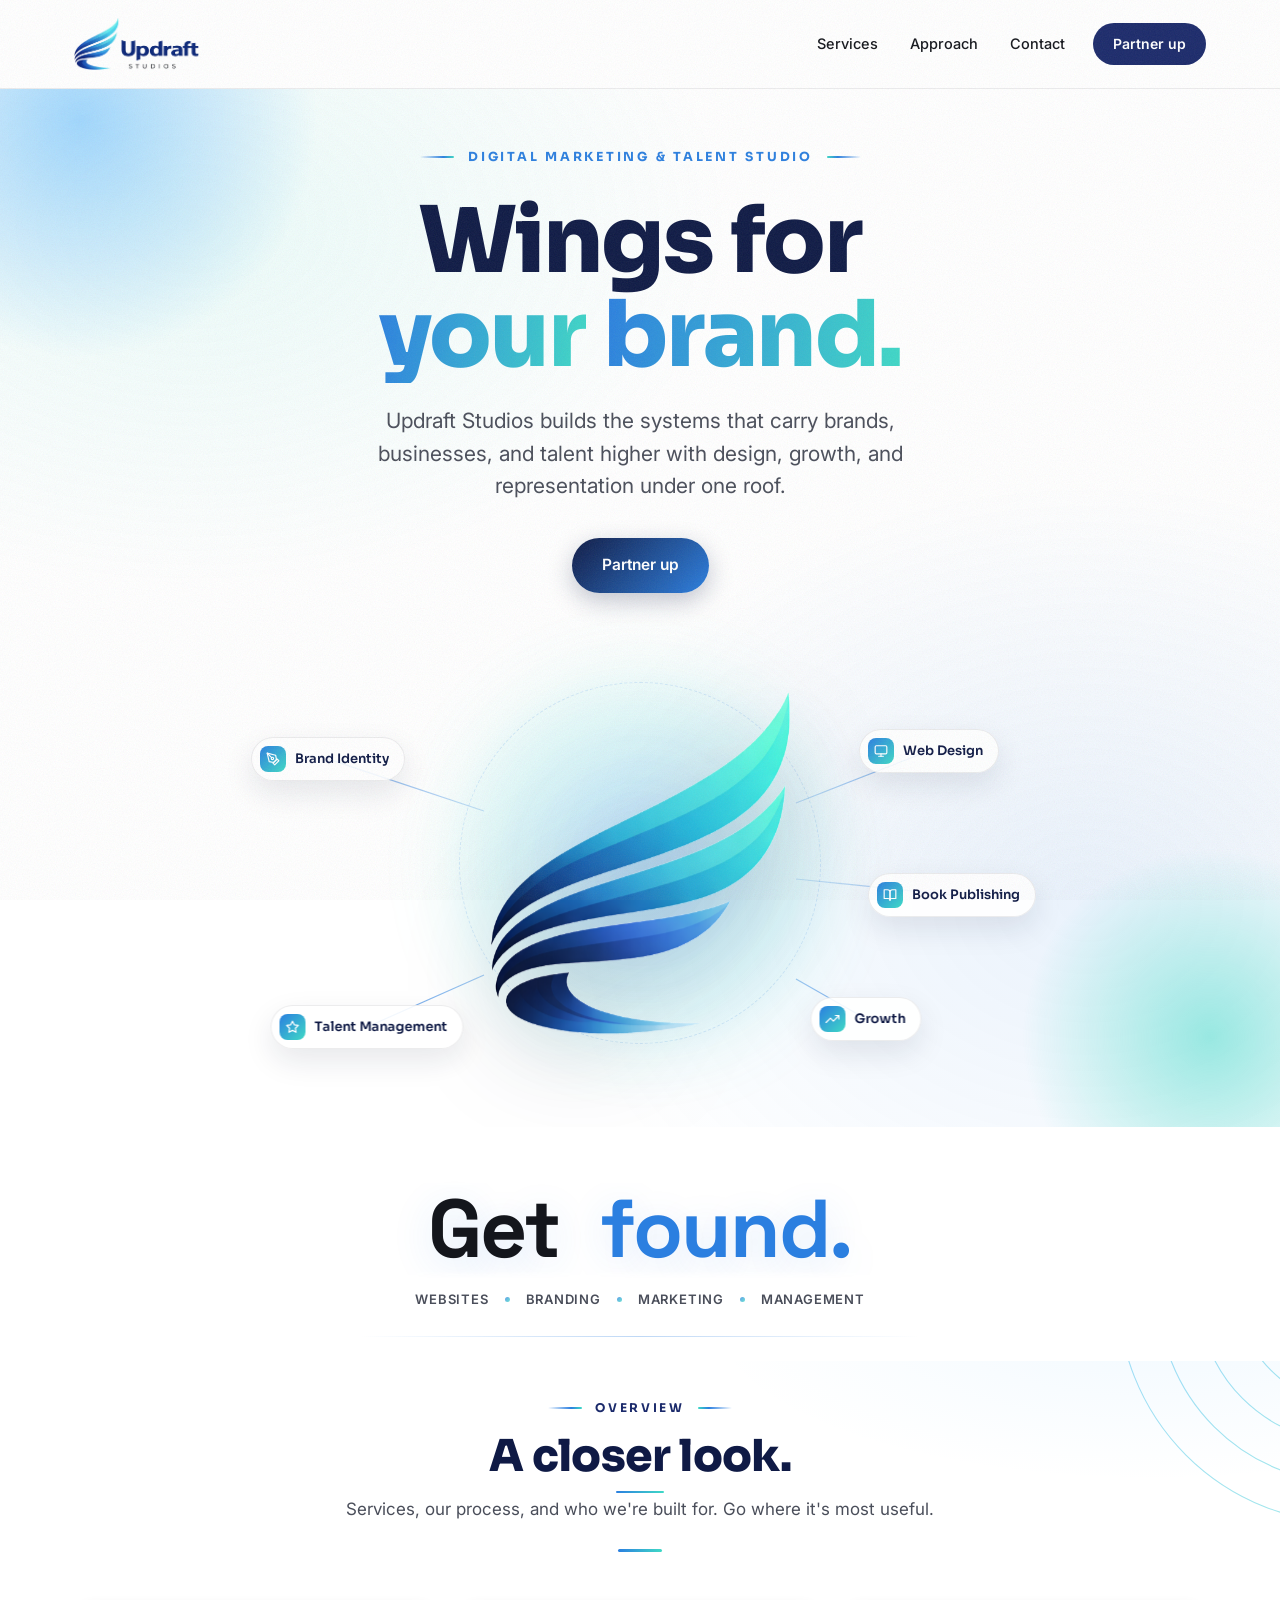
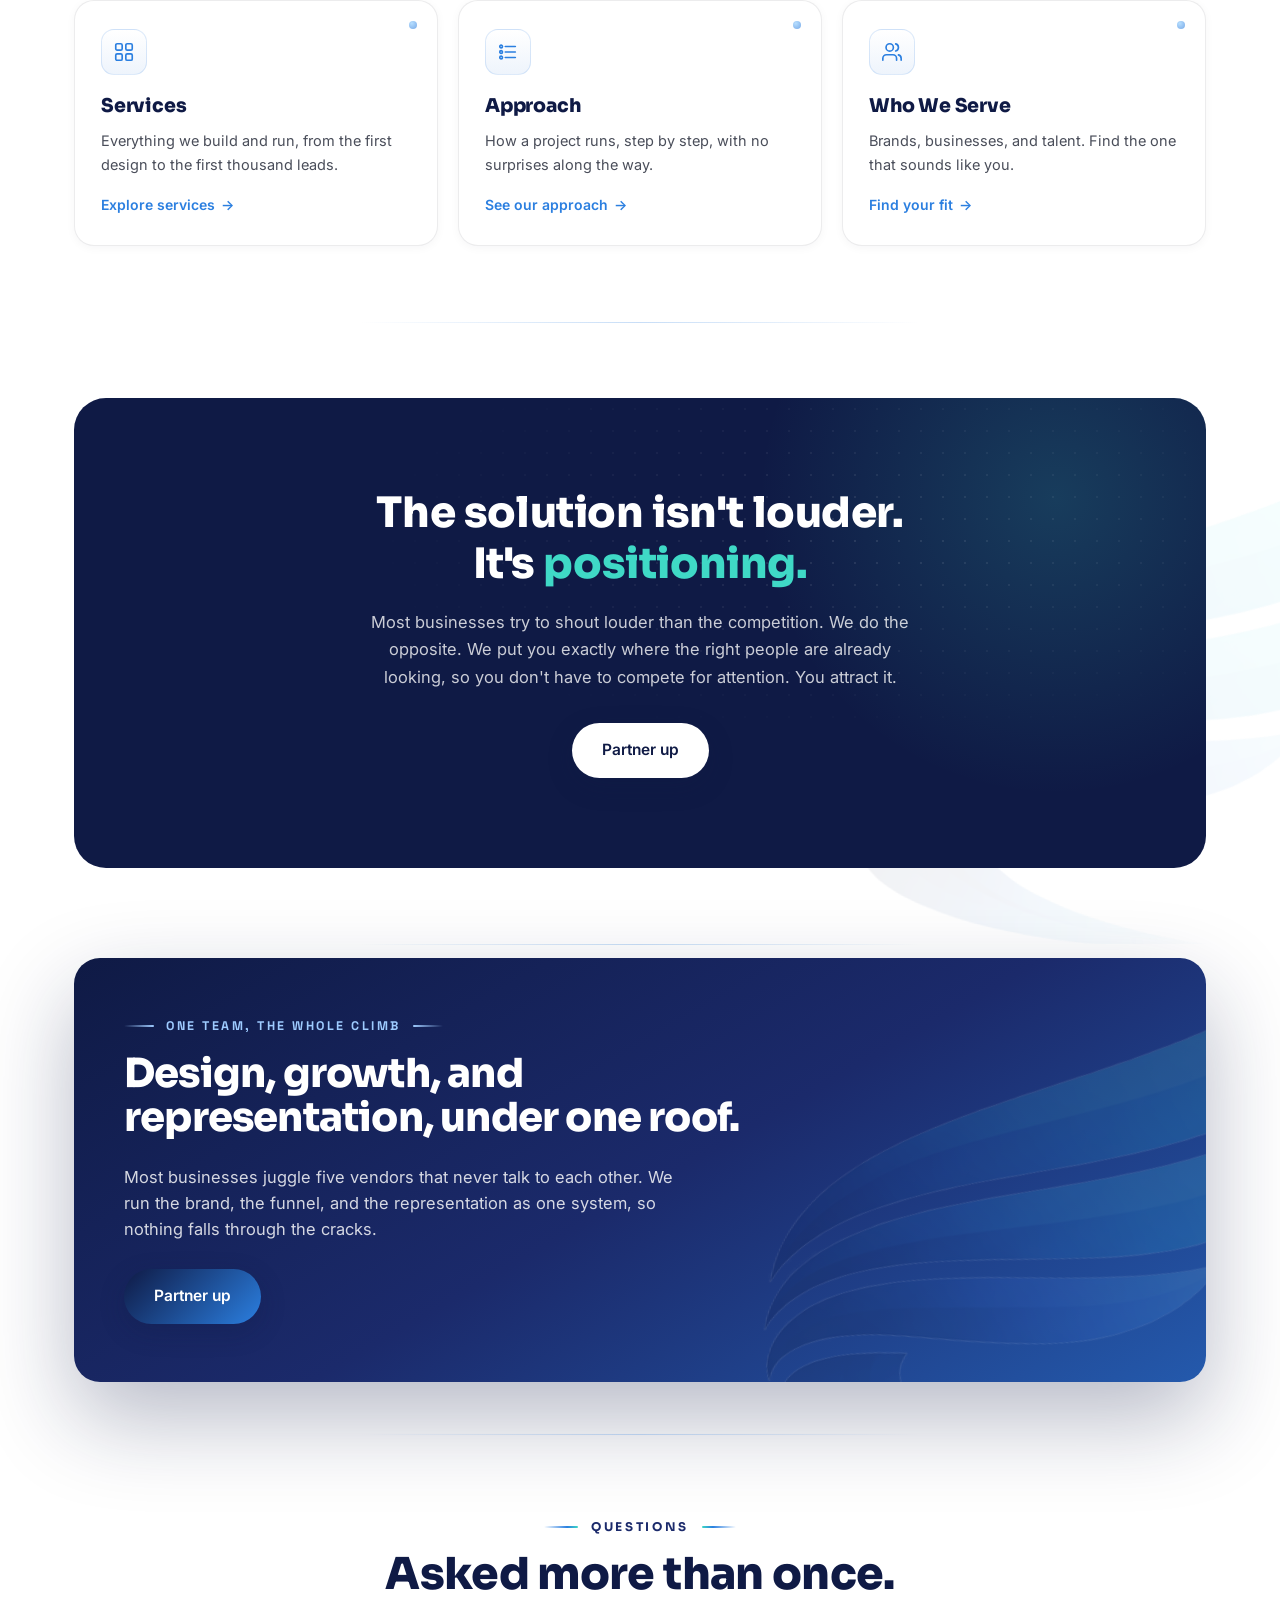
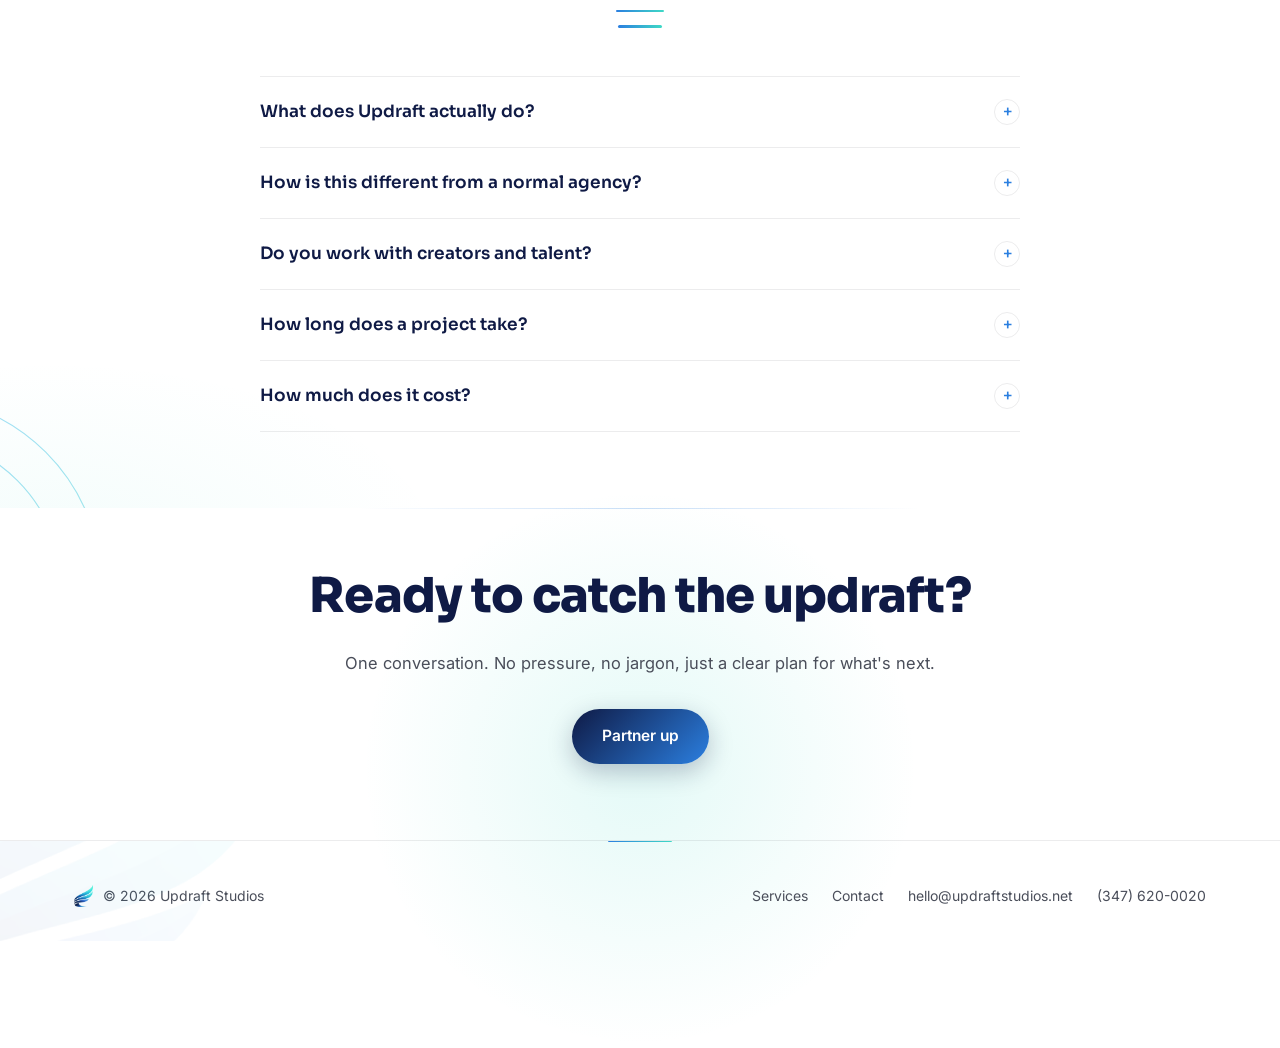
==== index.html @ 41d4405d "rotator: roll each line as one unit (remove counter-slide) so 'Get' can't misalign/collide with long" ====
<!DOCTYPE html>
<html lang="en" data-v="v202610130016">
<head>
<meta charset="UTF-8">
<meta name="viewport" content="width=device-width, initial-scale=1, viewport-fit=cover">
<title>Updraft Studios | Wings for Your Brand</title>
<meta name="description" content="Updraft Studios builds the systems that carry brands, businesses, and talent higher with design, growth, and representation under one roof.">
<script>
  // Land at the hero on every load/reload — no scroll-restore or stale-hash jumps
  try { history.scrollRestoration = 'manual'; } catch (e) {}
  if (location.hash) { history.replaceState(null, '', location.pathname + location.search); }
</script>
<link rel="preconnect" href="https://fonts.googleapis.com">
<link rel="preconnect" href="https://fonts.gstatic.com" crossorigin>
<link href="https://fonts.googleapis.com/css2?family=Inter:wght@400;500;600&family=Space+Grotesk:wght@500;700&family=Sora:wght@500;600;700;800&display=swap" rel="stylesheet">
<script src="assets/soul.js?v=5" defer></script>
<style>
  :root {
    --navy-deep: #0F1A45;
    --navy: #1B2A6B;
    --blue: #2B7FE0;
    --sky: #4FB3FF;
    --teal: #3FD9C6;
    --ink: #14161C;
    --ink-soft: #4A4E5A;
    --paper: #FFFFFF;
    --paper-soft: #F7F8FA;
    --line: rgba(20,22,30,0.08);
    --ease: cubic-bezier(0.22, 1, 0.36, 1);
    --nav-logo-h: 52px;
  }

  * { box-sizing: border-box; }

  html { scroll-behavior: smooth; }

  body {
    margin: 0;
    font-family: 'Inter', -apple-system, BlinkMacSystemFont, "SF Pro Text", "Helvetica Neue", Arial, sans-serif;
    font-size: 16px;
    line-height: 1.6;
    color: var(--ink);
    background: var(--paper);
    -webkit-font-smoothing: antialiased;
    overflow-x: hidden;
  }

  h1, h2, h3, h4, .brand-text, .kicker, .eyebrow {
    font-family: 'Sora', 'Inter', -apple-system, BlinkMacSystemFont, sans-serif;
  }
  h1, h2, h3, h4 { text-wrap: balance; }
  p { text-wrap: pretty; }

  a { color: inherit; text-decoration: none; }
  img { max-width: 100%; display: block; }

  .wrap {
    max-width: 1180px;
    margin: 0 auto;
    padding: 0 24px;
  }

  /* ===================== NAV ===================== */
  .nav {
    position: fixed;
    top: 0; left: 0; right: 0;
    z-index: 100;
    background: #ffffff;
    backdrop-filter: blur(16px) saturate(160%);
    -webkit-backdrop-filter: blur(16px) saturate(160%);
    border-bottom: 1px solid var(--line);
  }
  .nav-inner {
    max-width: 1180px;
    margin: 0 auto;
    padding: 18px 24px;
    display: flex;
    align-items: center;
    gap: 28px;
  }
  .brand {
    display: flex;
    align-items: center;
    gap: 10px;
    font-weight: 700;
    font-size: 17px;
    letter-spacing: -0.01em;
  }
  .brand #logoImg { height: var(--nav-logo-h, 48px); width: auto; }
  .brand-custom { display: block; height: var(--nav-logo-h, 48px); width: auto; }
  #brandText { display: none !important; }
  .is-hidden { display: none !important; }
  .brand .studios {
    font-size: 10px;
    font-weight: 600;
    letter-spacing: 0.14em;
    color: var(--ink-soft);
    display: block;
    margin-top: 1px;
  }
  .brand-text { display: flex; flex-direction: column; line-height: 1.05; }
  .brand-text .name { color: var(--navy); }

  .nav-links {
    display: flex;
    gap: 32px;
    font-size: 14.5px;
    font-weight: 500;
    color: var(--ink);
    margin-left: auto;
  }
  .nav-links a { position: relative; padding: 4px 0; transition: color 0.2s; }
  .nav-links a:hover { color: var(--blue); }

  .nav-cta {
    background: var(--navy);
    color: #fff;
    padding: 10px 20px;
    border-radius: 999px;
    font-size: 14px;
    font-weight: 600;
    transition: background 0.2s ease, transform 0.15s ease;
  }
  .nav-cta:hover { background: var(--blue); transform: translateY(-1px); }

  .nav-toggle {
    display: none;
    flex-direction: column;
    gap: 4px;
    background: none;
    border: none;
    cursor: pointer;
    padding: 6px;
    margin-left: auto;
  }
  .nav-toggle span {
    width: 22px; height: 2px;
    background: var(--navy);
    border-radius: 2px;
    transition: transform 0.25s ease, opacity 0.25s ease;
  }

  .mobile-menu {
    position: fixed;
    inset: 0;
    background: rgba(255,255,255,0.98);
    backdrop-filter: blur(20px);
    z-index: 99;
    display: flex;
    flex-direction: column;
    align-items: center;
    justify-content: center;
    gap: 28px;
    font-size: 22px;
    font-weight: 600;
    color: var(--navy);
    opacity: 0;
    pointer-events: none;
    transition: opacity 0.3s ease;
  }
  .mobile-menu.open { opacity: 1; pointer-events: auto; }

  /* ===================== HERO ===================== */
  .hero {
    position: relative;
    display: flex;
    flex-direction: column;
    align-items: center;
    padding: 140px 24px 0;
    overflow: hidden;
    background:
      radial-gradient(ellipse 900px 600px at 15% 20%, rgba(63,217,198,0.10) 0%, rgba(63,217,198,0) 60%),
      radial-gradient(ellipse 900px 700px at 85% 80%, rgba(43,127,224,0.10) 0%, rgba(43,127,224,0) 60%),
      var(--paper);
  }

  /* lightweight animated gradient orbs behind hero content \u2014 CSS only,
     transform/opacity animations are GPU-cheap and won't cause jank */
  .hero-orb {
    position: absolute;
    border-radius: 50%;
    filter: blur(50px);
    opacity: 0.5;
    will-change: transform;
  }
  .hero-orb-1 {
    width: 480px; height: 480px;
    background: radial-gradient(circle, var(--sky) 0%, rgba(79,179,255,0) 70%);
    top: -120px; left: -160px;
    animation: floatSlow 16s ease-in-out infinite;
  }
  .hero-orb-2 {
    width: 380px; height: 380px;
    background: radial-gradient(circle, var(--teal) 0%, rgba(63,217,198,0) 70%);
    bottom: -100px; right: -120px;
    animation: floatSlow 20s ease-in-out infinite reverse;
  }
  @keyframes floatSlow {
    0%, 100% { transform: translate(0,0) scale(1); }
    50% { transform: translate(30px,-24px) scale(1.06); }
  }
  .hero-orb { will-change: transform; }
  @media (prefers-reduced-motion: reduce) {
    .hero-orb { animation: none; }
  }

  .hero-content {
    position: relative;
    z-index: 2;
    max-width: 1180px;
    margin: 0 auto;
    padding: 0 24px;
    width: 100%;
    text-align: center;
  }

  .eyebrow {
    display: inline-flex;
    align-items: center;
    gap: 8px;
    font-size: 13px;
    font-weight: 600;
    letter-spacing: 0.08em;
    text-transform: uppercase;
    color: var(--blue);
    background: rgba(43,127,224,0.08);
    padding: 7px 16px;
    border-radius: 999px;
    margin-bottom: 28px;
    opacity: 0;
    animation: riseIn 0.7s cubic-bezier(0.16, 1, 0.3, 1) 0.1s forwards;
  }

  .hero h1 {
    font-size: clamp(40px, 8vw, 92px);
    line-height: 1.02;
    font-weight: 800;
    letter-spacing: -0.02em;
    margin: 0 0 22px;
    color: var(--navy-deep);
  }
  .hero h1 .hl-word {
    display: inline-block;
    opacity: 0;
    animation: wordIn 0.72s cubic-bezier(0.16, 1, 0.3, 1) forwards;
    animation-delay: var(--d, 0s);
    will-change: transform, opacity;
  }
  .hero h1 .hl-word.accent {
    background: linear-gradient(100deg, var(--blue), var(--teal));
    -webkit-background-clip: text;
    background-clip: text;
    color: transparent;
  }
  @keyframes wordIn {
    0% { opacity: 0; transform: translateY(40px) scale(0.92); }
    60% { opacity: 1; transform: translateY(-5px) scale(1.005); }
    100% { opacity: 1; transform: translateY(0) scale(1); }
  }
  @media (prefers-reduced-motion: reduce) {
    .hero h1 .hl-word {
      animation: none;
      opacity: 1;
      transform: none;
    }
  }

  .hero p.lede {
    font-size: clamp(17px, 2.4vw, 21px);
    line-height: 1.55;
    color: var(--ink-soft);
    max-width: 620px;
    margin: 0 auto 36px;
    opacity: 0;
    animation: riseIn 0.8s cubic-bezier(0.16, 1, 0.3, 1) 0.36s forwards;
  }

  .hero-ctas {
    display: flex;
    gap: 14px;
    justify-content: center;
    flex-wrap: wrap;
    opacity: 0;
    animation: riseIn 0.8s cubic-bezier(0.16, 1, 0.3, 1) 0.5s forwards;
  }

  .btn {
    display: inline-flex;
    align-items: center;
    justify-content: center;
    padding: 15px 30px;
    border-radius: 999px;
    font-size: 15.5px;
    font-weight: 600;
    transition: transform 0.28s cubic-bezier(0.34, 1.45, 0.64, 1), box-shadow 0.28s ease, background 0.28s ease, border-color 0.28s ease;
  }
  .btn-primary {
    background: linear-gradient(135deg, var(--navy-deep), var(--blue));
    color: #fff;
    box-shadow: 0 8px 24px rgba(15,26,69,0.25);
  }
  .btn-primary:hover { transform: scale(1.06); box-shadow: 0 14px 34px rgba(15,26,69,0.36); }
  .btn-ghost {
    background: transparent;
    color: var(--navy);
    border: 1.5px solid var(--line);
  }
  .btn-ghost:hover { border-color: var(--navy); background: rgba(43,127,224,0.06); transform: scale(1.06); }
  @media (prefers-reduced-motion: reduce) {
    .btn { transition: none; }
    .btn:hover { transform: none; }
  }

  @keyframes riseIn {
    from { opacity: 0; transform: translateY(26px) scale(0.98); }
    to { opacity: 1; transform: translateY(0) scale(1); }
  }

  .scroll-cue {
    position: absolute;
    bottom: 28px;
    left: 50%;
    transform: translateX(-50%);
    width: 22px;
    height: 36px;
    border: 1.5px solid rgba(20,22,30,0.25);
    border-radius: 12px;
    z-index: 2;
  }
  .scroll-cue::after {
    content: "";
    position: absolute;
    top: 6px; left: 50%;
    width: 3px; height: 8px;
    margin-left: -1.5px;
    background: var(--navy);
    border-radius: 2px;
    animation: scrollDot 1.8s ease-in-out infinite;
  }
  @keyframes scrollDot {
    0% { opacity: 1; transform: translateY(0); }
    70% { opacity: 0; transform: translateY(10px); }
    100% { opacity: 0; transform: translateY(0); }
  }

  /* ===================== SECTIONS (reveal-on-scroll) ===================== */
  section { padding: 76px 0; position: relative; }
  section + section::before {
    content: ""; position: absolute; top: 0; left: 50%; transform: translateX(-50%);
    width: min(560px, 62%); height: 1px; pointer-events: none;
    background: linear-gradient(90deg, rgba(43,127,224,0), rgba(43,127,224,.26), rgba(43,127,224,0));
  }
  @media (max-width: 640px) {
    section { padding: 54px 0; }
    section + section::before { width: 72%; }
  }

  .reveal {
    opacity: 0;
    transform: translateY(28px);
    transition: opacity 0.7s var(--ease), transform 0.7s var(--ease);
  }
  .reveal.is-visible {
    opacity: 1;
    transform: translateY(0);
  }

  .section-head {
    text-align: center;
    max-width: 680px;
    margin: 0 auto 48px;
  }
  .kicker {
    font-size: 13px;
    font-weight: 700;
    letter-spacing: 0.1em;
    text-transform: uppercase;
    color: var(--blue);
    margin-bottom: 14px;
  }
  .section-head h2 {
    font-size: clamp(28px, 4.5vw, 44px);
    font-weight: 800;
    letter-spacing: -0.015em;
    color: var(--navy-deep);
    margin: 0 0 16px;
    line-height: 1.1;
  }
  .section-head p {
    font-size: 17px;
    color: var(--ink-soft);
    line-height: 1.6;
    margin: 0;
  }

  /* ===================== SERVICES ===================== */
  .services-grid {
    display: grid;
    grid-template-columns: repeat(3, 1fr);
    gap: 24px;
  }
  @media (max-width: 900px) {
    .services-grid { grid-template-columns: 1fr; }
  }

  .service-card {
    background: var(--paper-soft);
    border: 1px solid var(--line);
    border-radius: 24px;
    padding: 36px 30px;
    box-shadow: 0 2px 10px rgba(20,30,60,0.04);
    transition: transform 0.3s var(--ease), box-shadow 0.3s var(--ease), border-color 0.3s ease;
  }
  .service-card:hover {
    transform: translateY(-10px);
    box-shadow: 0 30px 60px rgba(20,30,60,0.14);
    border-color: rgba(43,127,224,0.38);
  }
  /* Fix: these icons are multi-color (navy + white cutout details + blue/
     teal accents), not flat silhouettes. brightness(0) invert(1) inverts
     ALL colors uniformly, which wipes out the internal contrast and turns
     the whole icon into a flat white blob. Fix: drop the filter entirely
     and use a light tinted container so the icon's own navy/blue/teal
     palette shows through clearly instead. */
  .service-icon {
    width: 64px; height: 64px;
    border-radius: 16px;
    background: linear-gradient(135deg, rgba(43,127,224,0.10), rgba(63,217,198,0.10));
    border: 1px solid rgba(43,127,224,0.14);
    display: flex;
    align-items: center;
    justify-content: center;
    margin-bottom: 22px;
  }
  .service-icon img { width: 38px; height: 38px; }
  .service-card h3 {
    font-size: 20px;
    font-weight: 700;
    color: var(--navy-deep);
    margin: 0 0 10px;
    letter-spacing: -0.01em;
  }
  .service-card p {
    font-size: 15px;
    line-height: 1.6;
    color: var(--ink-soft);
    margin: 0;
  }
  .service-card p strong { color: var(--navy-deep); font-weight: 700; }
  .service-card h3 { transition: color .28s var(--ease), transform .28s var(--ease); }
  .service-card:hover h3 { color: var(--blue); transform: translateX(3px); }
  .service-card:hover .service-icon { transform: scale(1.14) rotate(-4deg); box-shadow: 0 12px 26px rgba(43,127,224,0.22); }

  /* ===================== WHO WE WORK WITH ===================== */
  .audience-grid {
    display: grid;
    grid-template-columns: repeat(3, 1fr);
    gap: 20px;
  }
  @media (max-width: 900px) {
    .audience-grid { grid-template-columns: 1fr; }
  }
  .audience-card {
    text-align: center;
    padding: 40px 24px;
  }
  .audience-num {
    font-size: 13px;
    font-weight: 700;
    color: var(--teal);
    letter-spacing: 0.08em;
    margin-bottom: 10px;
  }
  .audience-card h3 {
    font-size: 22px;
    font-weight: 700;
    color: var(--navy-deep);
    margin: 0 0 10px;
  }
  .audience-card p {
    font-size: 15px;
    color: var(--ink-soft);
    line-height: 1.6;
    margin: 0;
  }

  /* ===================== SECTION "MORE INFO" BUTTON ===================== */
  .section-more {
    text-align: center;
    margin-top: 40px;
  }
  .btn .arrow {
    display: inline-block;
    margin-left: 8px;
    transition: transform 0.2s var(--ease);
  }
  .btn:hover .arrow { transform: translateX(3px); }

  /* ===================== POSITIONING / QUOTE ===================== */
  .positioning {
    background: var(--navy-deep);
    color: #fff;
    border-radius: 32px;
    margin: 0 24px;
    padding: 90px 40px;
    text-align: center;
    position: relative;
    overflow: hidden;
  }
  @media (min-width: 900px) { .positioning { margin: 0 auto; max-width: 1132px; } }

  .positioning::before {
    content: "";
    position: absolute;
    width: 600px; height: 600px;
    background: radial-gradient(circle, rgba(63,217,198,0.18) 0%, rgba(63,217,198,0) 70%);
    top: -200px; right: -150px;
    border-radius: 50%;
  }
  .positioning h2 {
    position: relative;
    z-index: 1;
    font-size: clamp(26px, 4.5vw, 42px);
    font-weight: 800;
    letter-spacing: -0.01em;
    line-height: 1.2;
    margin: 0 0 20px;
  }
  .positioning h2 .hl { color: var(--teal); }
  .positioning p {
    position: relative;
    z-index: 1;
    max-width: 560px;
    margin: 0 auto 32px;
    font-size: 16.5px;
    line-height: 1.65;
    color: rgba(255,255,255,0.78);
  }
  .positioning .btn-primary {
    position: relative;
    z-index: 1;
    background: #fff;
    color: var(--navy-deep);
  }
  .positioning .btn-primary:hover { background: var(--teal); color: var(--navy-deep); }

  /* ===================== PROCESS ===================== */
  .process-list { max-width: 820px; margin: 0 auto; }
  .process-step {
    position: relative;
    padding: 38px 0 38px 108px;
    border-top: 1px solid var(--line);
  }
  .process-step:last-child { border-bottom: 1px solid var(--line); }
  .process-num {
    position: absolute;
    left: 0; top: 30px;
    font-family: 'Sora', sans-serif;
    font-size: 54px;
    font-weight: 800;
    line-height: 1;
    letter-spacing: -0.03em;
    color: transparent;
    -webkit-text-stroke: 1.5px rgba(43,127,224,0.38);
  }
  .process-step h3 {
    font-family: 'Sora', sans-serif;
    font-size: 21px;
    font-weight: 700;
    color: var(--navy-deep);
    margin: 0 0 8px;
    letter-spacing: -0.01em;
  }
  .process-step p {
    font-size: 15.5px;
    line-height: 1.65;
    color: var(--ink-soft);
    margin: 0;
    max-width: 600px;
  }
  @media (max-width: 640px) {
    .process-step { padding: 30px 0 30px 64px; }
    .process-num { font-size: 40px; top: 26px; }
  }

  /* ===================== INCLUDED ===================== */
  .included-grid {
    display: grid;
    grid-template-columns: 1fr 1fr;
    gap: 48px;
    max-width: 860px;
    margin: 0 auto;
  }
  .included-col h3 {
    font-family: 'Sora', sans-serif;
    font-size: 13px;
    font-weight: 700;
    letter-spacing: 0.12em;
    text-transform: uppercase;
    color: var(--blue);
    margin: 0 0 4px;
  }
  .included-col ul { list-style: none; margin: 0; padding: 0; }
  .included-col li {
    display: flex;
    align-items: center;
    gap: 12px;
    padding: 14px 0;
    border-bottom: 1px solid var(--line);
    font-size: 15px;
    color: var(--ink);
  }
  .included-col li::before {
    content: "\2713";
    font-weight: 700;
    color: var(--teal);
    flex: 0 0 auto;
  }
  @media (max-width: 640px) {
    .included-grid { grid-template-columns: 1fr; gap: 8px; }
  }

  /* ===================== FAQ ===================== */
  .faq { max-width: 760px; margin: 0 auto; border-top: 1px solid var(--line); }
  .faq-item { border-bottom: 1px solid var(--line); }
  .faq-q {
    width: 100%;
    display: flex;
    align-items: center;
    justify-content: space-between;
    gap: 20px;
    background: none;
    border: none;
    cursor: pointer;
    padding: 22px 0;
    font-family: 'Sora', sans-serif;
    font-size: 17px;
    font-weight: 600;
    color: var(--navy-deep);
    text-align: left;
    transition: color 0.2s ease;
  }
  .faq-q:hover { color: var(--blue); }
  .faq-icon {
    flex: 0 0 auto;
    width: 26px; height: 26px;
    display: inline-flex;
    align-items: center;
    justify-content: center;
    border: 1.5px solid var(--line);
    border-radius: 50%;
    font-size: 16px;
    font-weight: 500;
    color: var(--blue);
    transition: transform 0.25s var(--ease), background 0.25s ease, color 0.25s ease, border-color 0.25s ease;
  }
  .faq-item.open .faq-icon { transform: rotate(45deg); background: linear-gradient(135deg, var(--blue), var(--teal)); color: #fff; border-color: transparent; }
  .faq-a { display: none; padding: 0 44px 24px 0; }
  .faq-a p { font-size: 15px; line-height: 1.65; color: var(--ink-soft); margin: 0; max-width: 640px; }
  .faq-item.open .faq-a { display: block; }

  /* ===================== ACCENTS & DETAILS ===================== */
  /* kicker accent dot */
  .kicker {
    display: inline-flex;
    align-items: center;
    gap: 10px;
  }
  .kicker::before {
    content: "";
    width: 7px;
    height: 7px;
    border-radius: 50%;
    background: linear-gradient(135deg, var(--blue), var(--teal));
    box-shadow: 0 0 0 4px rgba(43, 127, 224, .10);
  }
  .kicker::after { content: none; }

  /* short gradient rule under each section header */
  .section-head::after {
    content: "";
    display: block;
    width: 44px;
    height: 3px;
    border-radius: 3px;
    margin: 26px auto 0;
    background: linear-gradient(90deg, var(--blue), var(--teal));
  }

  /* nav link gradient underline */
  .nav-links a::after {
    content: "";
    position: absolute;
    left: 0; bottom: -3px;
    width: 100%; height: 2px;
    border-radius: 2px;
    background: linear-gradient(90deg, var(--blue), var(--teal));
    transform: scaleX(0);
    transform-origin: left;
    transition: transform 0.28s var(--ease);
  }
  .nav-links a:hover::after { transform: scaleX(1); }

  /* corner tick on cards */
  .service-card::after,
  .audience-card::after {
    content: "+";
    position: absolute;
    top: 12px; right: 16px;
    font-size: 17px;
    font-weight: 500;
    color: var(--blue);
    opacity: 0;
    pointer-events: none;
    transition: opacity 0.25s ease;
  }
  .service-card:hover::after,
  .audience-card:hover::after { opacity: 0.55; }

  /* faint dashed orbit behind the wing */
  .wing-hub::before {
    content: "";
    position: absolute;
    left: 50%; top: 50%;
    width: 360px; height: 360px;
    transform: translate(-50%, -50%);
    border: 1px dashed rgba(43,127,224,0.16);
    border-radius: 50%;
    pointer-events: none;
  }
  @media (max-width: 760px) {
    .wing-hub::before { display: none; }
  }

  /* dotted texture in the navy positioning block */
  .positioning::after {
    content: "";
    position: absolute;
    inset: 0;
    background-image: radial-gradient(rgba(255,255,255,0.10) 1px, transparent 1px);
    background-size: 22px 22px;
    -webkit-mask-image: radial-gradient(ellipse 60% 60% at 70% 30%, #000 0%, transparent 75%);
    mask-image: radial-gradient(ellipse 60% 60% at 70% 30%, #000 0%, transparent 75%);
    pointer-events: none;
  }


  /* footer top notch */
  footer { position: relative; }
  footer::before {
    content: "";
    position: absolute;
    top: -1px; left: 50%;
    transform: translateX(-50%);
    width: 64px; height: 2px;
    border-radius: 2px;
    background: linear-gradient(90deg, var(--blue), var(--teal));
  }

  /* ===================== FOOTER CTA ===================== */
  .final-cta {
    position: relative;
    isolation: isolate;
    text-align: center;
    padding-top: 30px;
    padding-bottom: 6px;
  }
  .final-cta::before {
    content: "";
    position: absolute;
    left: 50%; top: -40px;
    transform: translateX(-50%);
    width: 560px; height: 560px;
    background: radial-gradient(circle, rgba(63,217,198,0.14) 0%, rgba(63,217,198,0) 70%);
    border-radius: 50%;
    pointer-events: none;
    z-index: -1;
  }
  .final-cta h2 {
    font-size: clamp(28px, 5vw, 48px);
    font-weight: 800;
    color: var(--navy-deep);
    letter-spacing: -0.02em;
    margin: 0 0 16px;
  }
  .final-cta p {
    color: var(--ink-soft);
    font-size: 16.5px;
    margin: 0 0 32px;
  }

  footer {
    border-top: 1px solid var(--line);
    padding: 44px 0 34px;
    margin-top: 30px;
  }
  .footer-inner {
    display: flex;
    justify-content: space-between;
    align-items: center;
    flex-wrap: wrap;
    gap: 20px;
  }
  .footer-brand { display: flex; align-items: center; gap: 10px; color: var(--ink-soft); font-size: 14px; }
  .footer-brand img { height: 22px; }
  .footer-links { display: flex; flex-wrap: wrap; gap: 10px 24px; font-size: 14px; color: var(--ink-soft); }
  .footer-links a:hover { color: var(--navy); }


  /* ===================== VIBES ===================== */
  .grain {
    position: fixed;
    inset: 0;
    z-index: 9990;
    pointer-events: none;
    opacity: 0.045;
    mix-blend-mode: multiply;
    background-image: url("data:image/svg+xml,%3Csvg xmlns='http://www.w3.org/2000/svg' width='160' height='160'%3E%3Cfilter id='n'%3E%3CfeTurbulence type='fractalNoise' baseFrequency='0.85' numOctaves='2' stitchTiles='stitch'/%3E%3C/filter%3E%3Crect width='100%25' height='100%25' filter='url(%23n)'/%3E%3C/svg%3E");
  }

  .eyebrow .pulse {
    width: 7px; height: 7px;
    border-radius: 50%;
    background: var(--teal);
    animation: pulse 2.4s ease-out infinite;
  }
  @keyframes pulse {
    0% { box-shadow: 0 0 0 0 rgba(63,217,198,0.55); }
    70% { box-shadow: 0 0 0 9px rgba(63,217,198,0); }
    100% { box-shadow: 0 0 0 0 rgba(63,217,198,0); }
  }


  /* ---------- capability rotator ---------- */
  #services { padding-top: 0; }

  /* ---------- divider: rotator -> services ---------- */
  .bridge { display: flex; align-items: center; justify-content: center; padding: 24px 24px; }
  .bridge .b-line {
    width: min(560px, 62%); height: 1px;
    background: linear-gradient(90deg, rgba(43,127,224,0) 0%, rgba(43,127,224,.30) 50%, rgba(43,127,224,0) 100%);
  }
  .rotator {
    display: flex;
    align-items: center;
    justify-content: center;
    padding: 52px 24px 0;
    background: transparent;
    overflow: hidden;
    text-align: center;
  }
  .rotator .r-roll {
    position: relative;
    display: block;
    height: 1.22em;
    overflow: hidden;
    text-align: center;
    font-family: 'Space Grotesk', 'Sora', sans-serif;
    font-size: clamp(34px, 7vw, 82px);
    font-weight: 700;
    letter-spacing: -0.025em;
    line-height: 1.22;
    -webkit-mask-image: linear-gradient(180deg, transparent 0, #000 8%, #000 92%, transparent 100%);
    mask-image: linear-gradient(180deg, transparent 0, #000 8%, #000 92%, transparent 100%);
    padding: 0 3px;
  }
  .rotator .r-track {
    display: block;
    animation: roll 10s cubic-bezier(.6, 0, .3, 1) infinite;
    will-change: transform;
  }
  .rotator .r-track > span {
    display: block;
    text-align: center;
    height: 1.22em;
    line-height: 1.22em;
    color: var(--blue);
    white-space: nowrap;
  }
  .rotator .r-track > span i { font-style: normal; color: var(--ink); display: inline-block; margin-right: 0.5em; }
  .rotator .r-track > span { text-shadow: 0 8px 40px rgba(43, 127, 224, .16); }
  @keyframes roll {
    0%, 13%   { transform: translateY(0); }
    22%, 35%  { transform: translateY(-20%); }
    44%, 57%  { transform: translateY(-40%); }
    66%, 79%  { transform: translateY(-60%); }
    88%, 100% { transform: translateY(-80%); }
  }
  /* counter-translate the static "Get" so only the following word slides */
  @keyframes rollBack {
    0%, 13%   { transform: translateY(0); }
    22%, 35%  { transform: translateY(100%); }
    44%, 57%  { transform: translateY(200%); }
    66%, 79%  { transform: translateY(300%); }
    88%, 100% { transform: translateY(400%); }
  }
  @media (max-width: 640px) {
    .rotator { padding: 42px 18px 0; }
  }

  .audience-card {
    background: #fff;
    border: 1px solid var(--line);
    border-radius: 22px;
    padding: 40px 26px;
    box-shadow: 0 2px 10px rgba(20,30,60,0.04);
    transition: transform 0.3s var(--ease), box-shadow 0.3s var(--ease), border-color 0.3s ease;
  }
  .audience-card:hover { transform: translateY(-6px); box-shadow: 0 20px 40px rgba(20,30,60,0.08); border-color: rgba(43,127,224,0.25); }
  .audience-num {
    display: inline-flex;
    align-items: center;
    justify-content: center;
    width: 44px; height: 44px;
    border-radius: 12px;
    margin: 0 auto 16px;
    background: linear-gradient(135deg, rgba(43,127,224,0.12), rgba(63,217,198,0.12));
    border: 1px solid rgba(43,127,224,0.18);
    color: var(--blue);
    font-family: 'Sora', sans-serif;
    font-size: 15px;
    font-weight: 700;
    letter-spacing: 0.02em;
  }

  .service-card, .audience-card { position: relative; isolation: isolate; --mx: 50%; --my: 50%; }
  .service-card::before, .audience-card::before {
    content: "";
    position: absolute;
    inset: 0;
    z-index: -1;
    border-radius: inherit;
    background: radial-gradient(300px circle at var(--mx) var(--my), rgba(43,127,224,0.13), transparent 62%);
    opacity: 0;
    transition: opacity 0.35s ease;
    pointer-events: none;
  }
  .service-card:hover::before, .audience-card:hover::before { opacity: 1; }

  .service-icon { transition: transform 0.3s var(--ease); }
  .service-card:hover .service-icon { transform: scale(1.08); }

  @media (prefers-reduced-motion: reduce) {
    .eyebrow .pulse, .r-track, .r-track > span i, .hero-showcase { animation: none; }
    .hero-showcase { opacity: 1; }
  }

  /* ===================== HERO SHOWCASE ===================== */
  .hero-showcase {
    position: relative;
    width: 100%;
    max-width: 1120px;
    margin: 70px auto 0;
    padding: 0 24px 64px;
    opacity: 0;
    animation: riseIn 0.9s cubic-bezier(0.16, 1, 0.3, 1) 0.75s forwards;
  }

  .wing-hub {
    position: relative;
    width: 100%;
    max-width: 780px;
    margin: 0 auto;
    height: 400px;
  }
  .wing-stems {
    position: absolute;
    inset: 0;
    width: 100%;
    height: 100%;
    opacity: 0;
    transform: scale(0.9);
    transform-origin: 50% 50%;
    animation: stemGrow 1s var(--ease) 1.2s forwards;
  }
  @keyframes stemGrow {
    to { opacity: 1; transform: scale(1); }
  }

  .bm-wing-wrap {
    position: absolute;
    left: 50%;
    top: 50%;
    transform: translate(-50%, -50%);
    z-index: 2;
    width: clamp(210px, 26vw, 300px);
    animation: wingFloat 7s ease-in-out 1.9s infinite;
    will-change: transform;
  }
  .bm-glow {
    position: absolute;
    inset: -20%;
    z-index: 0;
    border-radius: 50%;
    background: radial-gradient(circle, rgba(79,179,255,0.5) 0%, rgba(63,217,198,0.28) 42%, transparent 72%);
    filter: blur(30px);
    opacity: 0.55;
    animation: glowPulse 6s ease-in-out 1.9s infinite;
    will-change: opacity;
  }
  @keyframes glowPulse {
    0%, 100% { opacity: 0.45; }
    50% { opacity: 0.9; }
  }
  .bm-wing {
    position: relative;
    z-index: 1;
    display: block;
    width: 100%;
    height: auto;
    opacity: 0;
    filter: drop-shadow(0 24px 46px rgba(15,26,69,0.18));
    animation: wingBloom 1.05s var(--ease) 0.15s forwards;
    will-change: opacity;
  }
  @keyframes wingBloom {
    0% { opacity: 0; }
    60% { opacity: 1; }
    100% { opacity: 1; }
  }
  @keyframes wingFloat {
    0%, 100% { transform: translate(-50%, -50%) rotate(0deg); }
    50% { transform: translate(-50%, calc(-50% - 11px)) rotate(-1.6deg); }
  }
  .wing-hub::after {
    content: ""; position: absolute; left: 50%; top: 50%; width: 470px; height: 470px; transform: translate(-50%,-50%);
    border-radius: 50%; pointer-events: none; z-index: 0;
    background: radial-gradient(circle, rgba(79,179,255,.13), rgba(79,179,255,0) 62%);
  }
  @media (max-width: 760px) { .wing-hub::after { display: none; } }
  .bm-sheen {
    position: absolute;
    inset: 0;
    z-index: 2;
    pointer-events: none;
    overflow: hidden;
    -webkit-mask-image: url('assets/wing-transparent.png');
    mask-image: url('assets/wing-transparent.png');
    -webkit-mask-size: 100% 100%;
    mask-size: 100% 100%;
    -webkit-mask-repeat: no-repeat;
    mask-repeat: no-repeat;
  }
  .bm-sheen::before {
    content: ""; position: absolute; top: -15%; bottom: -15%; left: 0; width: 55%;
    background: linear-gradient(90deg, rgba(255,255,255,0), rgba(255,255,255,0.85), rgba(255,255,255,0));
    transform: translateX(-170%) skewX(-14deg);
    animation: sheenSweep 4.6s ease-in-out 2.8s infinite;
    will-change: transform;
  }
  @keyframes sheenSweep {
    0%, 42% { transform: translateX(-170%) skewX(-14deg); }
    100% { transform: translateX(320%) skewX(-14deg); }
  }

  .hub-nodes {
    position: absolute;
    inset: 0;
    z-index: 3;
    pointer-events: none;
  }
  .hub-node {
    position: absolute;
    transform: translate(-50%, -50%);
    display: inline-flex;
    align-items: center;
    gap: 9px;
    padding: 8px 15px 8px 8px;
    border-radius: 999px;
    background: rgba(255,255,255,0.9);
    backdrop-filter: blur(12px) saturate(140%);
    -webkit-backdrop-filter: blur(12px) saturate(140%);
    border: 1px solid var(--line);
    box-shadow: 0 12px 30px rgba(20,30,60,0.10);
    font-family: 'Sora', sans-serif;
    font-size: 13px;
    font-weight: 600;
    color: var(--navy-deep);
    white-space: nowrap;
    opacity: 0;
    animation: hubPop 0.6s var(--ease) forwards;
  }
  .hub-node .ico {
    width: 26px;
    height: 26px;
    border-radius: 8px;
    display: inline-flex;
    align-items: center;
    justify-content: center;
    color: #fff;
    flex: 0 0 auto;
    background: linear-gradient(135deg, var(--blue), var(--teal));
  }
  .hub-node .ico svg {
    width: 14px;
    height: 14px;
    stroke: currentColor;
    fill: none;
    stroke-width: 2;
    stroke-linecap: round;
    stroke-linejoin: round;
  }
  .hub-node.n1 { left: 10%; top: 24%; animation-delay: 1.35s; }
  .hub-node.n2 { left: 87%; top: 22%; animation-delay: 1.5s; }
  .hub-node.n3 { left: 90%; top: 58%; animation-delay: 1.65s; }
  .hub-node.n4 { left: 79%; top: 89%; animation-delay: 1.8s; }
  .hub-node.n5 { left: 15%; top: 91%; animation-delay: 1.95s; }
  @keyframes hubPop {
    0% { opacity: 0; transform: translate(-50%, -50%) scale(0.8); }
    100% { opacity: 1; transform: translate(-50%, -50%) scale(1); }
  }

  @media (max-width: 760px) {
    .wing-hub {
      height: auto;
      display: flex;
      flex-direction: column;
      align-items: center;
      gap: 22px;
      padding: 8px 0 12px;
    }
    .wing-stems { display: none; }
    .bm-wing-wrap {
      position: static;
      transform: none;
      width: clamp(180px, 52vw, 240px);
    }
    .bm-glow { display: none; }
    .hub-nodes {
      position: static;
      display: flex;
      flex-wrap: wrap;
      justify-content: center;
      gap: 10px;
      pointer-events: auto;
    }
    .hub-node {
      position: static;
      transform: none;
      opacity: 1;
      animation: none;
    }
  }
  @media (prefers-reduced-motion: reduce) {
    .bm-wing-wrap, .bm-wing, .bm-sheen, .bm-sheen::before, .bm-glow, .hub-node, .wing-stems { animation: none; }
    .bm-wing { opacity: 1; }
    .bm-sheen, .bm-glow { display: none; }
    .hub-node, .wing-stems { opacity: 1; }
    .wing-stems { transform: none; }
  }

  /* ---------- explore cards ---------- */
  .explore-grid { display: grid; grid-template-columns: repeat(3, 1fr); gap: 20px; }
  .explore-card { display: block; background: #fff; border: 1px solid var(--line); border-radius: 20px; padding: 28px 26px; color: inherit; text-decoration: none;
    box-shadow: 0 2px 10px rgba(20,30,60,.04); transition: transform .3s var(--ease), box-shadow .3s var(--ease), border-color .3s ease; }
  .explore-card:hover { transform: translateY(-5px); box-shadow: 0 20px 44px rgba(20,30,60,.10); border-color: rgba(43,127,224,.25); }
  .explore-card .ec-icon { width: 46px; height: 46px; border-radius: 13px; display: grid; place-items: center; margin-bottom: 16px;
    background: linear-gradient(180deg,#ffffff,#eef4fc); border: 1px solid rgba(43,127,224,.16); }
  .explore-card .ec-icon svg { width: 22px; height: 22px; stroke: var(--blue); fill: none; stroke-width: 1.8; stroke-linecap: round; stroke-linejoin: round; }
  .explore-card h3 { font-size: 19px; font-weight: 800; color: var(--navy-deep); margin: 0 0 8px; letter-spacing: -.01em; }
  .explore-card p { font-size: 14.5px; line-height: 1.6; color: var(--ink-soft); margin: 0 0 16px; }
  .explore-card .ec-link { font-size: 14px; font-weight: 600; color: var(--blue); display: inline-flex; align-items: center; gap: 6px; }
  .explore-card .ec-link .arrow { transition: transform .25s var(--ease); }
  .explore-card:hover .ec-link .arrow { transform: translateX(3px); }
  @media (max-width: 860px) { .explore-grid { grid-template-columns: 1fr; } }
  .explore-card { position: relative; overflow: hidden; }
  .explore-card::before { content: ""; position: absolute; top: 0; left: 0; right: 0; height: 3px;
    background: linear-gradient(90deg, var(--blue), var(--teal)); opacity: 0; transform: scaleX(0); transform-origin: left;
    transition: transform .45s var(--ease), opacity .45s ease; }
  .explore-card:hover::before { opacity: 1; transform: scaleX(1); }
  .explore-card::after { content: ""; position: absolute; top: 20px; right: 20px; width: 8px; height: 8px; border-radius: 50%;
    background: radial-gradient(circle at 35% 30%, #7cc4ff, #2B7FE0 72%); opacity: .55; transition: opacity .35s ease, transform .35s var(--ease); }
  .explore-card:hover::after { opacity: 1; transform: scale(1.15); }

  /* ---------- homepage decorative accents ---------- */
  .deco { position: absolute; pointer-events: none; z-index: 0; }
  .deco-arcs { top: -70px; right: -70px; width: 340px; height: 340px; opacity: .5; }
  .deco-arcs-b { bottom: -80px; left: -90px; width: 320px; height: 320px; opacity: .5; }
  #explore, #faq { overflow: hidden; }
  #explore .wrap, #faq .wrap { position: relative; z-index: 1; }
  #explore { padding-top: 30px; background: radial-gradient(50% 42% at 90% -8%, rgba(79,179,255,.08), rgba(79,179,255,0) 70%); }
  #contact { padding-top: 20px; padding-bottom: 40px; }
  #faq { background: radial-gradient(44% 40% at 4% 106%, rgba(63,217,198,.06), rgba(63,217,198,0) 70%); }
  @media (max-width: 760px) { .deco-arcs { width: 220px; height: 220px; opacity: .4; } }
  /* ===================== SOUL PASS ===================== */
  /* fine paper grain over the whole page */
  body::after{content:"";position:fixed;inset:0;pointer-events:none;z-index:9998;opacity:.05;mix-blend-mode:multiply;
    background-image:url("data:image/svg+xml,%3Csvg xmlns='http://www.w3.org/2000/svg' width='160' height='160'%3E%3Cfilter id='n'%3E%3CfeTurbulence type='fractalNoise' baseFrequency='0.85' numOctaves='2' stitchTiles='stitch'/%3E%3C/filter%3E%3Crect width='100%25' height='100%25' filter='url(%23n)'/%3E%3C/svg%3E")}
  /* de-pill the hero eyebrow into a quiet editorial label */
  .eyebrow{background:none;padding:0;border-radius:0;font-size:12.5px;letter-spacing:.2em;color:var(--navy);gap:10px}
  /* capability strip (fills the gap under the rotator) */
  .caps{display:flex;flex-wrap:wrap;justify-content:center;gap:16px;padding:10px 24px 2px;color:var(--ink-soft);font-size:13px;font-weight:600;letter-spacing:.06em;text-transform:uppercase}
  .caps span{display:inline-flex;align-items:center;gap:16px}
  .caps span::after{content:"";width:5px;height:5px;border-radius:50%;background:linear-gradient(135deg,var(--blue),var(--teal));opacity:.75}
  .caps span:last-child::after{display:none}
  /* wing watermarks, echoing the emblem */
  .wing-mark{position:absolute;pointer-events:none;user-select:none;opacity:.06;z-index:0}
  #positioning{position:relative;overflow:hidden}
  #positioning .positioning{position:relative;z-index:1}
  #positioning .wing-mark{width:560px;right:-150px;top:50%;transform:translateY(-50%) rotate(9deg)}
  footer{position:relative;overflow:hidden}
  footer .wing-mark{width:440px;left:-150px;bottom:-160px;opacity:.05;transform:rotate(-6deg)}
  @media (max-width:760px){ #positioning .wing-mark{width:340px;right:-140px} footer .wing-mark{width:300px;left:-120px} }
</style>
<link rel="stylesheet" href="assets/soul.css?v=7">
<script data-cache-fresh>(function(){try{fetch("/version.txt?t="+Date.now(),{cache:"no-store"}).then(function(r){return r.text()}).then(function(v){v=(v||"").trim();var c=document.documentElement.getAttribute("data-v");if(c&&v&&v!==c){location.replace(location.pathname+"?v="+encodeURIComponent(v))}}).catch(function(){})}catch(e){}})();</script>
</head>
<body>
  <div class="grain" aria-hidden="true"></div>

  <nav class="nav">
    <div class="nav-inner">
      <a href="#top" class="brand editable block" id="brandLockup" data-blk="brand">
        <img src="assets/logo-lockup.png" alt="Updraft Studios" id="logoImg">
        <span class="brand-text" id="brandText">
          <span class="name">Updraft</span>
          <span class="studios">STUDIOS</span>
        </span>
        <img class="brand-custom is-hidden" id="brandCustomImg" alt="Updraft Studios">
      </a>
      <div class="nav-links block" id="navLinks" data-blk="navLinks">
        <a href="services.html">Services</a>
        <a href="approach.html">Approach</a>
        <a href="partner.html">Contact</a>
      </div>
      <a href="partner.html" class="nav-cta block" id="navCta" data-blk="navCta">Partner up</a>
      <button class="nav-toggle" id="navToggle" aria-label="Menu">
        <span></span><span></span><span></span>
      </button>
    </div>
  </nav>

  <div class="mobile-menu" id="mobileMenu">
    <a href="services.html">Services</a>
    <a href="approach.html">Approach</a>
    <a href="partner.html">Contact</a>
  </div>

  <header class="hero" id="top">
    <div class="hero-orb hero-orb-1"></div>
    <div class="hero-orb hero-orb-2"></div>
    <div class="hero-content">
      <span class="eyebrow block" data-blk="eyebrow"><span class="pulse"></span>Digital Marketing &amp; Talent Studio</span>
      <h1 class="block" data-blk="heroH1"><span class="hl-word" style="--d:.22s">Wings</span> <span class="hl-word" style="--d:.33s">for</span><br><span class="hl-word accent" style="--d:.44s">your</span> <span class="hl-word accent" style="--d:.55s">brand.</span></h1>
      <p class="lede block" data-blk="lede">Updraft Studios builds the systems that carry brands, businesses, and talent higher with design, growth, and representation under one roof.</p>
      <div class="hero-ctas block" data-blk="heroCtas">
        <a href="partner.html" class="btn btn-primary">Partner up</a>
      </div>
    </div>
    <div class="hero-showcase">
      <div class="wing-hub">
        <svg class="wing-stems" viewBox="0 0 100 100" preserveAspectRatio="none" aria-hidden="true">
          <defs>
            <radialGradient id="stemGrad" gradientUnits="userSpaceOnUse" cx="50" cy="50" r="45">
              <stop offset="0" stop-color="rgba(43,127,224,0)"></stop>
              <stop offset="0.55" stop-color="rgba(43,127,224,0.25)"></stop>
              <stop offset="1" stop-color="rgba(43,127,224,0.6)"></stop>
            </radialGradient>
          </defs>
          <line x1="30" y1="37" x2="10" y2="24" stroke="url(#stemGrad)" stroke-width="1.2" vector-effect="non-scaling-stroke"/>
          <line x1="70" y1="35" x2="87" y2="22" stroke="url(#stemGrad)" stroke-width="1.2" vector-effect="non-scaling-stroke"/>
          <line x1="70" y1="54" x2="90" y2="58" stroke="url(#stemGrad)" stroke-width="1.2" vector-effect="non-scaling-stroke"/>
          <line x1="70" y1="79" x2="79" y2="89" stroke="url(#stemGrad)" stroke-width="1.2" vector-effect="non-scaling-stroke"/>
          <line x1="30" y1="78" x2="15" y2="91" stroke="url(#stemGrad)" stroke-width="1.2" vector-effect="non-scaling-stroke"/>
        </svg>

        <div class="bm-wing-wrap">
          <span class="bm-glow" aria-hidden="true"></span>
          <img class="bm-wing" src="assets/wing-transparent.png" alt="" aria-hidden="true">
          <span class="bm-sheen" aria-hidden="true"></span>
        </div>

        <div class="hub-nodes">
          <div class="hub-node n1"><span class="ico"><svg viewBox="0 0 24 24"><path d="M12 19l7-7 3 3-7 7-3-3z"/><path d="M18 13l-1.5-7.5L2 2l3.5 14.5L13 18l5-5z"/><path d="M2 2l7.586 7.586"/><circle cx="11" cy="11" r="2"/></svg></span><span>Brand Identity</span></div>
          <div class="hub-node n2"><span class="ico"><svg viewBox="0 0 24 24"><rect x="2" y="3" width="20" height="14" rx="2" ry="2"/><line x1="8" y1="21" x2="16" y2="21"/><line x1="12" y1="17" x2="12" y2="21"/></svg></span><span>Web Design</span></div>
          <div class="hub-node n3"><span class="ico"><svg viewBox="0 0 24 24"><path d="M2 3h6a4 4 0 0 1 4 4v14a3 3 0 0 0-3-3H2z"/><path d="M22 3h-6a4 4 0 0 0-4 4v14a3 3 0 0 1 3-3h7z"/></svg></span><span>Book Publishing</span></div>
          <div class="hub-node n4"><span class="ico"><svg viewBox="0 0 24 24"><polyline points="23 6 13.5 15.5 8.5 10.5 1 18"/><polyline points="17 6 23 6 23 12"/></svg></span><span>Growth</span></div>
          <div class="hub-node n5"><span class="ico"><svg viewBox="0 0 24 24"><polygon points="12 2 15.09 8.26 22 9.27 17 14.14 18.18 21.02 12 17.77 5.82 21.02 7 14.14 2 9.27 8.91 8.26 12 2"/></svg></span><span>Talent Management</span></div>
        </div>
      </div>
    </div>
  </header>

  <div class="rotator" aria-hidden="true">
    <span class="r-roll"><span class="r-track"><span><i>Get</i>found.</span><span><i>Get</i>chosen.</span><span><i>Get</i>booked.</span><span><i>Get</i>monetized.</span><span><i>Get</i>found.</span></span></span>
  </div>

  <div class="caps" aria-hidden="true">
    <span>Websites</span><span>Branding</span><span>Marketing</span><span>Management</span>
  </div>

  <div class="bridge" aria-hidden="true">
    <span class="b-line"></span>
  </div>

  <section id="explore">
    <span class="deco deco-arcs" aria-hidden="true">
      <svg viewBox="0 0 340 340" fill="none">
        <defs><linearGradient id="dgE" x1="0" y1="0" x2="1" y2="1">
          <stop offset="0" stop-color="#4FB3FF"/><stop offset="1" stop-color="#3FD9C6"/>
        </linearGradient></defs>
        <circle cx="340" cy="0" r="112" stroke="url(#dgE)" stroke-width="1.1"/>
        <circle cx="340" cy="0" r="152" stroke="url(#dgE)" stroke-width="1.1"/>
        <circle cx="340" cy="0" r="192" stroke="url(#dgE)" stroke-width="1.1"/>
        <circle cx="340" cy="0" r="232" stroke="url(#dgE)" stroke-width="1.1"/>
      </svg>
    </span>
    <div class="wrap">
      <div class="section-head reveal">
        <div class="kicker">Overview</div>
        <h2>A closer look.</h2>
        <p>Services, our process, and who we're built for. Go where it's most useful.</p>
      </div>
      <div class="explore-grid">
        <a class="explore-card reveal" href="services.html">
          <span class="ec-icon" aria-hidden="true"><svg viewBox="0 0 24 24"><rect x="3" y="3" width="7" height="7" rx="1.5"/><rect x="14" y="3" width="7" height="7" rx="1.5"/><rect x="3" y="14" width="7" height="7" rx="1.5"/><rect x="14" y="14" width="7" height="7" rx="1.5"/></svg></span>
          <h3>Services</h3>
          <p>Everything we build and run, from the first design to the first thousand leads.</p>
          <span class="ec-link">Explore services <span class="arrow">→</span></span>
        </a>
        <a class="explore-card reveal" href="approach.html">
          <span class="ec-icon" aria-hidden="true"><svg viewBox="0 0 24 24"><line x1="9" y1="6" x2="20" y2="6"/><line x1="9" y1="12" x2="20" y2="12"/><line x1="9" y1="18" x2="20" y2="18"/><circle cx="4.5" cy="6" r="1.5"/><circle cx="4.5" cy="12" r="1.5"/><circle cx="4.5" cy="18" r="1.5"/></svg></span>
          <h3>Approach</h3>
          <p>How a project runs, step by step, with no surprises along the way.</p>
          <span class="ec-link">See our approach <span class="arrow">→</span></span>
        </a>
        <a class="explore-card reveal" href="services.html#audience">
          <span class="ec-icon" aria-hidden="true"><svg viewBox="0 0 24 24"><path d="M17 21v-2a4 4 0 0 0-4-4H6a4 4 0 0 0-4 4v2"/><circle cx="9.5" cy="7" r="4"/><path d="M22 21v-2a4 4 0 0 0-3-3.87"/><path d="M16 3.13a4 4 0 0 1 0 7.75"/></svg></span>
          <h3>Who We Serve</h3>
          <p>Brands, businesses, and talent. Find the one that sounds like you.</p>
          <span class="ec-link">Find your fit <span class="arrow">→</span></span>
        </a>
      </div>
    </div>
  </section>

  <section id="positioning">
    <img class="wing-mark" src="assets/wing-transparent.png" alt="" aria-hidden="true">
    <div class="positioning reveal">
      <h2>The solution isn't louder.<br>It's <span class="hl">positioning.</span></h2>
      <p>Most businesses try to shout louder than the competition. We do the opposite. We put you exactly where the right people are already looking, so you don't have to compete for attention. You attract it.</p>
      <a href="partner.html" class="btn btn-primary">Partner up</a>
    </div>
  </section>

  <section id="proof" class="wrap" style="padding:14px 24px 52px">
    <div class="feature-band">
      <img class="fb-wing" src="assets/wing-transparent.png" alt="" aria-hidden="true">
      <div class="fb-inner">
        <div class="fb-eyebrow">One team, the whole climb</div>
        <h3>Design, growth, and representation, under one roof.</h3>
        <p>Most businesses juggle five vendors that never talk to each other. We run the brand, the funnel, and the representation as one system, so nothing falls through the cracks.</p>
        <a href="partner.html" class="btn btn-primary">Partner up</a>
      </div>
    </div>
  </section>

  <section id="faq">
    <span class="deco deco-arcs-b" aria-hidden="true">
      <svg viewBox="0 0 320 320" fill="none">
        <defs><linearGradient id="dgF" x1="0" y1="0" x2="1" y2="1">
          <stop offset="0" stop-color="#4FB3FF"/><stop offset="1" stop-color="#3FD9C6"/>
        </linearGradient></defs>
        <circle cx="0" cy="320" r="112" stroke="url(#dgF)" stroke-width="1.1"/>
        <circle cx="0" cy="320" r="152" stroke="url(#dgF)" stroke-width="1.1"/>
        <circle cx="0" cy="320" r="192" stroke="url(#dgF)" stroke-width="1.1"/>
      </svg>
    </span>
    <div class="wrap">
      <div class="section-head reveal">
        <div class="kicker">Questions</div>
        <h2>Asked more than once.</h2>
      </div>
      <div class="faq reveal">
        <div class="faq-item">
          <button class="faq-q" type="button">What does Updraft actually do?<span class="faq-icon">+</span></button>
          <div class="faq-a"><p>One team, three things under one roof: design, growth, and representation. We build the brand and the website, then we run the parts of growth that shouldn't fall on you, so you get one partner instead of five vendors.</p></div>
        </div>
        <div class="faq-item">
          <button class="faq-q" type="button">How is this different from a normal agency?<span class="faq-icon">+</span></button>
          <div class="faq-a"><p>Most agencies sell hours and hope. We sell outcomes: a positioned brand, a working funnel, a pipeline. And because design, growth, and representation live under one roof, nothing gets lost between departments.</p></div>
        </div>
        <div class="faq-item">
          <button class="faq-q" type="button">Do you work with creators and talent?<span class="faq-icon">+</span></button>
          <div class="faq-a"><p>Yes. For creators we work on equity partnerships. We bring the brand, the publishing, and the growth engine, and we win when you win.</p></div>
        </div>
        <div class="faq-item">
          <button class="faq-q" type="button">How long does a project take?<span class="faq-icon">+</span></button>
          <div class="faq-a"><p>Depends on scope. A full brand and site engagement is usually weeks, not months. You'll get a real timeline up front, and we actually stick to it.</p></div>
        </div>
        <div class="faq-item">
          <button class="faq-q" type="button">How much does it cost?<span class="faq-icon">+</span></button>
          <div class="faq-a"><p>We quote per project, not by the hour. Tell us what you're trying to do and you'll get a clear number before anything starts. No surprise invoices.</p></div>
        </div>
      </div>
    </div>
  </section>

  <section id="contact">
    <div class="wrap final-cta reveal">
      <h2>Ready to catch the updraft?</h2>
      <p>One conversation. No pressure, no jargon, just a clear plan for what's next.</p>
      <a href="partner.html" class="btn btn-primary">Partner up</a>
    </div>
  </section>

  <footer>
    <img class="wing-mark" src="assets/wing-transparent.png" alt="" aria-hidden="true">
    <div class="wrap footer-inner">
      <div class="footer-brand">
        <img src="assets/wing-transparent.png" alt="">
        <span>© 2026 Updraft Studios</span>
      </div>
      <div class="footer-links">
        <a href="services.html">Services</a>
        <a href="partner.html">Contact</a>
        <a href="mailto:hello@updraftstudios.net">hello@updraftstudios.net</a>
        <a href="tel:+13476200020">(347) 620-0020</a>
      </div>
    </div>
  </footer>

<script>
  // Scroll-triggered reveal — IntersectionObserver only, no scroll-event
  // polling, so this stays smooth even on low-power mobile devices.
  const revealEls = document.querySelectorAll('.reveal');
  const io = new IntersectionObserver((entries) => {
    entries.forEach(entry => {
      if (entry.isIntersecting) {
        entry.target.classList.add('is-visible');
        io.unobserve(entry.target);
      }
    });
  }, { threshold: 0.15 });
  revealEls.forEach(el => io.observe(el));

  // Mobile menu toggle
  const navToggle = document.getElementById('navToggle');
  const mobileMenu = document.getElementById('mobileMenu');
  navToggle.addEventListener('click', () => {
    mobileMenu.classList.toggle('open');
  });
  mobileMenu.querySelectorAll('a').forEach(a => {
    a.addEventListener('click', () => mobileMenu.classList.remove('open'));
  });

  // Show mobile toggle / hide desktop nav links at narrow widths
  function applyResponsiveNav() {
    const isMobile = window.innerWidth <= 760;
    document.getElementById('navLinks').style.display = isMobile ? 'none' : 'flex';
    document.getElementById('navCta').style.display = isMobile ? 'none' : 'inline-flex';
    navToggle.style.display = isMobile ? 'flex' : 'none';
  }
  applyResponsiveNav();
  window.addEventListener('resize', applyResponsiveNav);

  // Spotlight glow follows the cursor on cards (GPU-cheap; respects reduced motion)
  if (!window.matchMedia('(prefers-reduced-motion: reduce)').matches) {
    document.querySelectorAll('.service-card, .audience-card').forEach(card => {
      card.addEventListener('pointermove', (e) => {
        const r = card.getBoundingClientRect();
        card.style.setProperty('--mx', ((e.clientX - r.left) / r.width * 100) + '%');
        card.style.setProperty('--my', ((e.clientY - r.top) / r.height * 100) + '%');
      });
    });
  }

  // FAQ accordion — one open at a time
  document.querySelectorAll('.faq-item').forEach(item => {
    const q = item.querySelector('.faq-q');
    q.addEventListener('click', () => {
      const wasOpen = item.classList.contains('open');
      document.querySelectorAll('.faq-item.open').forEach(o => o.classList.remove('open'));
      if (!wasOpen) item.classList.add('open');
    });
  });
</script>

<script>
  // Final safety net: ensure we're at the top on load (instant, no smooth-scroll animation)
  (function () {
    var root = document.documentElement;
    var prev = root.style.scrollBehavior;
    root.style.scrollBehavior = 'auto';
    window.scrollTo(0, 0);
    root.style.scrollBehavior = prev;
  })();
</script>
</body>
</html>
---- assets/soul.css ----
/* ============================================================
   Updraft Studios — shared "soul" layer
   Loaded after each page's own styles. Adds texture, quiet
   labels, recurring wing motif, and decorative detail so pages
   read as hand-built rather than templated.
   ============================================================ */

/* fine paper grain over the page (kills the flat template feel) */
body::after{
  content:"";position:fixed;inset:0;pointer-events:none;z-index:9998;opacity:.045;
  background-image:url("data:image/svg+xml,%3Csvg xmlns='http://www.w3.org/2000/svg' width='160' height='160'%3E%3Cfilter id='n'%3E%3CfeTurbulence type='fractalNoise' baseFrequency='0.85' numOctaves='2' stitchTiles='stitch'/%3E%3C/filter%3E%3Crect width='100%25' height='100%25' filter='url(%23n)'/%3E%3C/svg%3E");
}

/* hero labels: kill the box/border, use a hairline + quiet uppercase label */
.eyebrow{
  border:0 !important;background:none !important;padding:0 !important;border-radius:0 !important;
  display:inline-flex !important;align-items:center;gap:14px;
  letter-spacing:.22em;font-size:12.5px;font-weight:700;text-transform:uppercase;color:var(--blue);
}
/* hairlines flanking quiet labels — uniform width, rounded caps, symmetric where it reads as a heading */
.eyebrow::before,.kicker::before{content:"" !important;width:34px !important;height:2px !important;border-radius:999px !important;box-shadow:none !important;background:linear-gradient(90deg,rgba(43,127,224,0),#2B7FE0 68%,#3FD9C6) !important;flex:none}
.eyebrow::after,.kicker::after{content:"" !important;width:34px !important;height:2px !important;border-radius:999px !important;background:linear-gradient(270deg,rgba(43,127,224,0),#2B7FE0 68%,#3FD9C6) !important;flex:none}
/* the animated dot reads like a live-status indicator — remove it site-wide */
.pulse{display:none !important}

/* section kickers: a short gradient hairline + a quiet label (no dot, no pill) */
.kicker{
  display:inline-flex !important;align-items:center;gap:13px;
  background:none !important;border:0 !important;
  font-size:12px !important;font-weight:700;letter-spacing:.22em;text-transform:uppercase;color:var(--navy);
}
/* (kicker/eyebrow hairlines are defined together above — uniform, rounded, symmetric) */

/* a small recurring sparkle mark, used as a decorative accent */
.spark{display:inline-block;width:.42em;height:.42em;vertical-align:.62em;margin-left:.12em;
  background:linear-gradient(135deg,var(--sky),var(--teal));
  -webkit-mask:url("data:image/svg+xml,%3Csvg xmlns='http://www.w3.org/2000/svg' viewBox='0 0 24 24'%3E%3Cpath d='M12 2c.6 4.2 2.8 6.4 7 7-4.2.6-6.4 2.8-7 7-.6-4.2-2.8-6.4-7-7 4.2-.6 6.4-2.8 7-7Z'/%3E%3C/svg%3E") center/contain no-repeat;
  mask:url("data:image/svg+xml,%3Csvg xmlns='http://www.w3.org/2000/svg' viewBox='0 0 24 24'%3E%3Cpath d='M12 2c.6 4.2 2.8 6.4 7 7-4.2.6-6.4 2.8-7 7-.6-4.2-2.8-6.4-7-7 4.2-.6 6.4-2.8 7-7Z'/%3E%3C/svg%3E") center/contain no-repeat;
}

/* capability strip */
.caps{display:flex;flex-wrap:wrap;justify-content:center;gap:16px;padding:10px 24px 2px;
  color:var(--ink-soft);font-size:13px;font-weight:600;letter-spacing:.06em;text-transform:uppercase}
.caps span{display:inline-flex;align-items:center;gap:16px}
.caps span::after{content:"";width:5px;height:5px;border-radius:50%;
  background:linear-gradient(135deg,var(--blue),var(--teal));opacity:.75}
.caps span:last-child::after{display:none}

/* recurring wing watermark — props inherit the emblem motif */
.wing-mark{position:absolute;pointer-events:none;user-select:none;opacity:.06;z-index:0}
.has-wing{position:relative;overflow:hidden}
.wing-mark.wm-right{width:560px;right:-150px;top:50%;transform:translateY(-50%) rotate(9deg)}
.wing-mark.wm-left{width:460px;left:-150px;bottom:-160px;transform:rotate(-6deg)}
@media (max-width:760px){
  .wing-mark.wm-right{width:340px;right:-150px}
  .wing-mark.wm-left{width:300px;left:-120px}
}

/* decorative concentric arcs (defined here so every page using them positions correctly) */
.deco{position:absolute;pointer-events:none;z-index:0}
.deco svg{width:100%;height:100%;display:block}
.deco-arcs{top:-70px;right:-70px;width:340px;height:340px;opacity:.5}
.deco-arcs-b{bottom:-80px;left:-90px;width:320px;height:320px;opacity:.5}
@media (max-width:760px){ .deco-arcs{width:220px;height:220px;opacity:.4} }

/* neutralize pill-style "chips" (colored dot + rounded pill) into quiet labels */
.chip{background:none !important;border:0 !important;padding:0 !important;border-radius:0 !important;box-shadow:none !important;
  color:var(--navy);font-weight:600;letter-spacing:.02em}
.chip i{display:none !important}
.chips{gap:20px !important}

/* dotted rule used between blocks */
.rule-dots{display:flex;gap:8px;justify-content:center;padding:10px 0}
.rule-dots i{width:6px;height:6px;border-radius:50%;background:var(--line)}

/* full-width photographic band with a brand veil — adds real imagery */
.photoband{position:relative;margin:0 auto;max-width:1180px;border-radius:22px;overflow:hidden;
  box-shadow:0 30px 70px rgba(20,22,30,.18)}
.photoband img{width:100%;display:block;aspect-ratio:16/7;object-fit:cover}
.photoband .pb-veil{position:absolute;inset:0;background:linear-gradient(155deg,rgba(15,26,69,.55),rgba(43,127,224,.35))}
.photoband .pb-cap{position:absolute;left:0;right:0;bottom:0;padding:26px 30px;color:#fff;
  font-family:'Sora',sans-serif;font-weight:700;font-size:clamp(18px,2.6vw,28px);letter-spacing:-.01em}
.photoband .pb-cap small{display:block;font-family:'Inter',sans-serif;font-weight:500;font-size:13px;
  letter-spacing:.14em;text-transform:uppercase;opacity:.8;margin-bottom:6px}

/* animated headline words (revealed on scroll) */
.uw{display:inline-block;opacity:0;transform:translateY(.55em) rotate(1.2deg);
  transition:opacity .62s cubic-bezier(.22,1,.36,1),transform .62s cubic-bezier(.22,1,.36,1)}
.uw.in{opacity:1;transform:none}
/* a hairline that draws itself in under section headings */
.section-head h2{position:relative}
.section-head h2::after{content:"";position:absolute;left:50%;bottom:-13px;height:2px;width:0;border-radius:999px;
  background:linear-gradient(90deg,var(--blue),var(--teal));transform:translateX(-50%);
  transition:width .7s cubic-bezier(.22,1,.36,1) .15s}
.section-head h2.in::after{width:48px}
@media (prefers-reduced-motion:reduce){ .uw{opacity:1 !important;transform:none !important} [class]{transition:none !important} }

/* soft top hairline accent so sections feel crafted, not stacked */
.craft-hr{height:1px;border:0;margin:0;background:linear-gradient(90deg,transparent,var(--line) 20%,var(--line) 80%,transparent)}

/* feature band — a designed, on-brand panel (replaces random stock photos) */
.feature-band{position:relative;overflow:hidden;border-radius:26px;padding:58px 50px;color:#fff;
  background:linear-gradient(150deg,#0F1A45 0%,#1B2A6B 52%,#2B7FE0 138%);
  box-shadow:0 36px 90px rgba(15,26,69,.30)}
.feature-band .fb-wing{position:absolute;width:560px;right:-140px;top:50%;transform:translateY(-50%) rotate(8deg);opacity:.16;pointer-events:none}
.feature-band .fb-inner{position:relative;z-index:1;max-width:660px}
.feature-band .fb-eyebrow{font-family:'Space Grotesk',sans-serif;font-weight:700;text-transform:uppercase;letter-spacing:.2em;font-size:12.5px;color:#9ecbff;margin-bottom:16px;display:flex;align-items:center;gap:12px}
.feature-band .fb-eyebrow::before{content:"";width:30px;height:2px;border-radius:999px;background:linear-gradient(90deg,rgba(158,203,255,0),#9ecbff)}
.feature-band .fb-eyebrow::after{content:"";width:30px;height:2px;border-radius:999px;background:linear-gradient(270deg,rgba(158,203,255,0),#9ecbff)}
.feature-band h3{font-family:'Sora',sans-serif;font-weight:800;font-size:clamp(24px,3.5vw,40px);letter-spacing:-.02em;line-height:1.1;margin:0 0 24px;color:#fff}
.feature-band p{color:rgba(255,255,255,.82);font-size:16.5px;line-height:1.6;margin:0 0 26px;max-width:560px}
@media (max-width:760px){ .feature-band{padding:40px 26px} .feature-band .fb-wing{width:360px;right:-150px} }

/* ============================================================
   PERF PASS — kill per-frame compositing (the scroll jank)
   ============================================================ */
/* the paper grain was the #1 cost: a fixed full-screen layer with a
   blend mode forces a repaint of the whole viewport every scroll frame.
   Keep the texture, drop the blend. */
.grain{mix-blend-mode:normal !important}
body::after{mix-blend-mode:normal !important}
/* animated orbs carried a 50px+ blur — the blur re-rasterizes every frame.
   Their radial-gradients are already soft, so the blur is pure cost. */
.hero-orb,.orb{filter:none !important}

/* ============================================================
   MOTION PASS — tasteful, professional, reduced-motion aware
   ============================================================ */
/* scroll-reveal for section blocks / cards */
.reveal{opacity:0;transform:translateY(22px);
  transition:opacity .8s cubic-bezier(.22,1,.36,1),transform .8s cubic-bezier(.22,1,.36,1)}
.reveal.in,.reveal.is-visible{opacity:1 !important;transform:none !important}
/* micro-interactions */
.btn,.btn-primary,.explore-card,.ec-link,.faq-q,.hub-node{transition:transform .28s cubic-bezier(.22,1,.36,1),box-shadow .28s ease,border-color .28s ease,background .28s ease,color .28s ease}
.explore-card:hover,.hub-node:hover{transform:translateY(-4px)}
.btn:hover,.btn-primary:hover{transform:translateY(-2px)}
.ec-link:hover{transform:translateX(3px)}
/* link underline slide */
a{transition:color .25s ease}
nav a:hover,.nav-links a:hover{letter-spacing:.01em}
@media (prefers-reduced-motion:reduce){
  .reveal{opacity:1 !important;transform:none !important;transition:none !important}
  .btn,.btn-primary,.explore-card,.ec-link,.faq-q,.hub-node{transition:none}
}
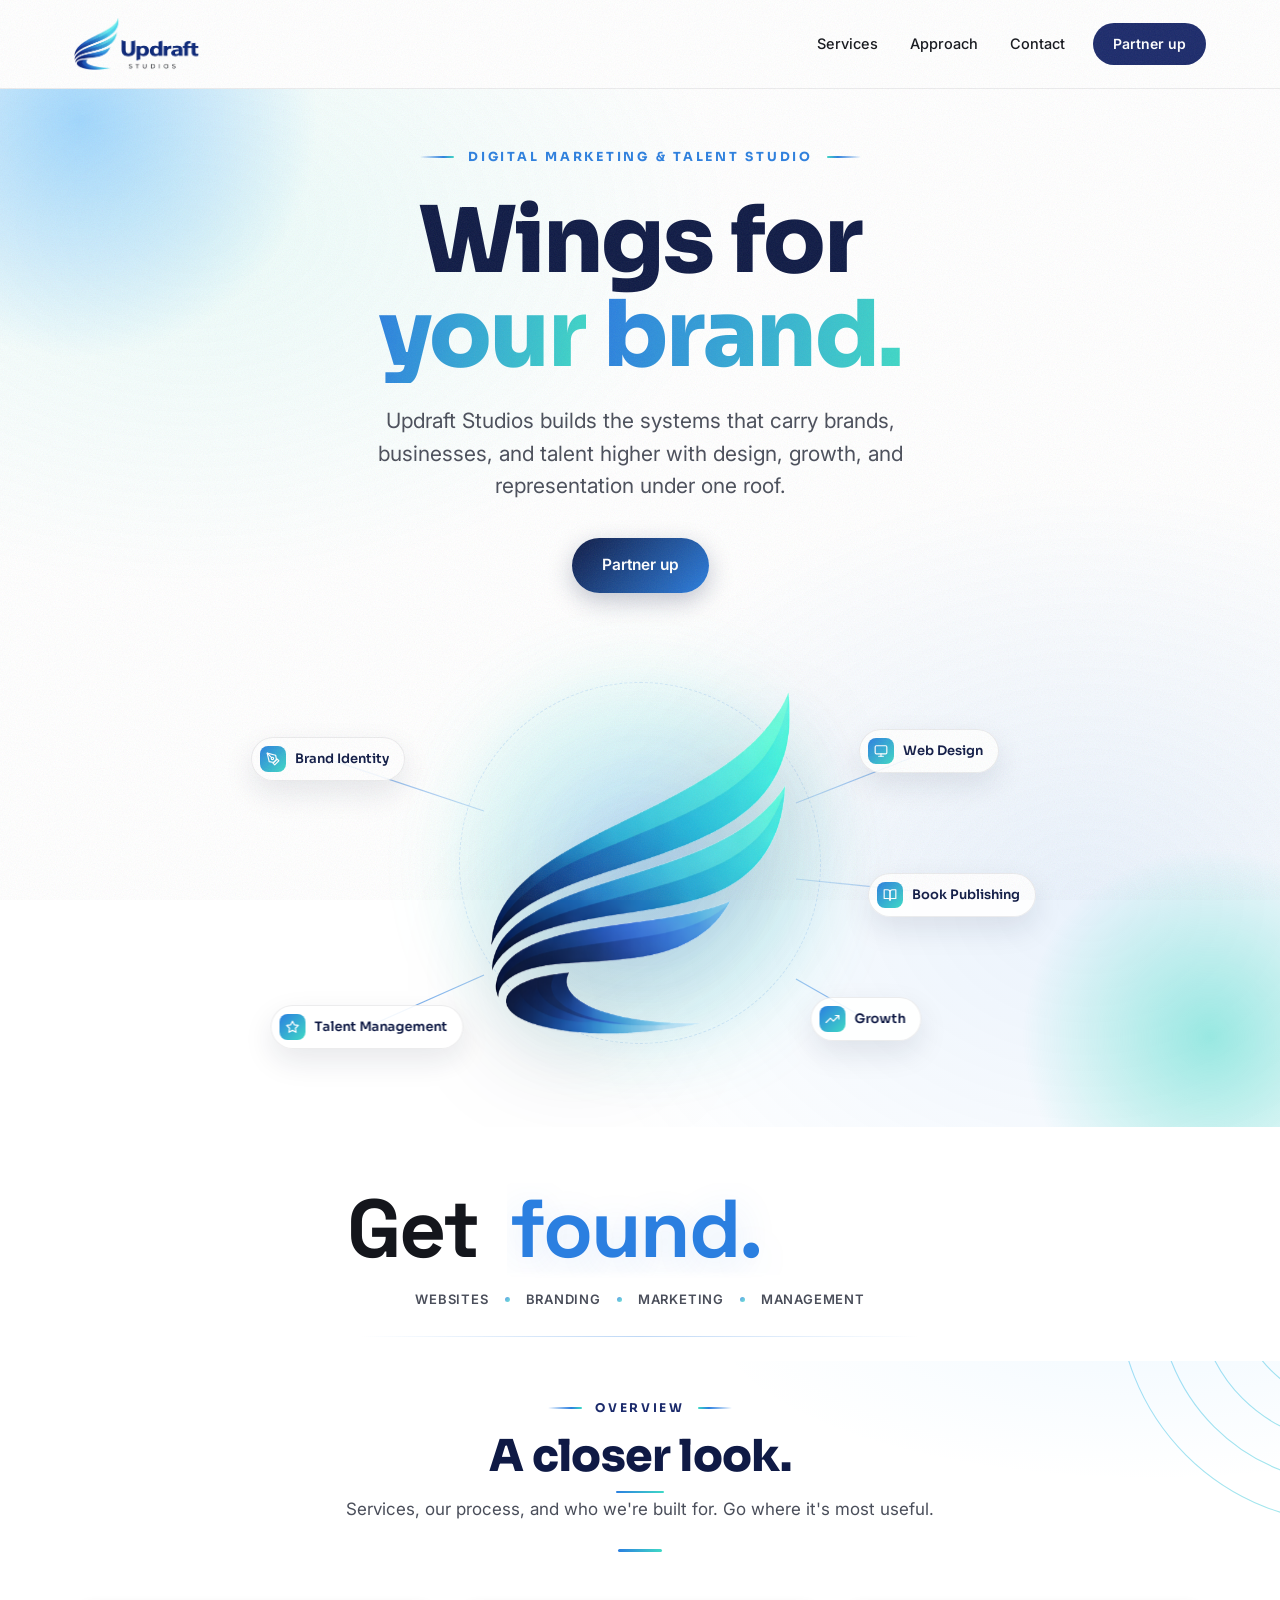
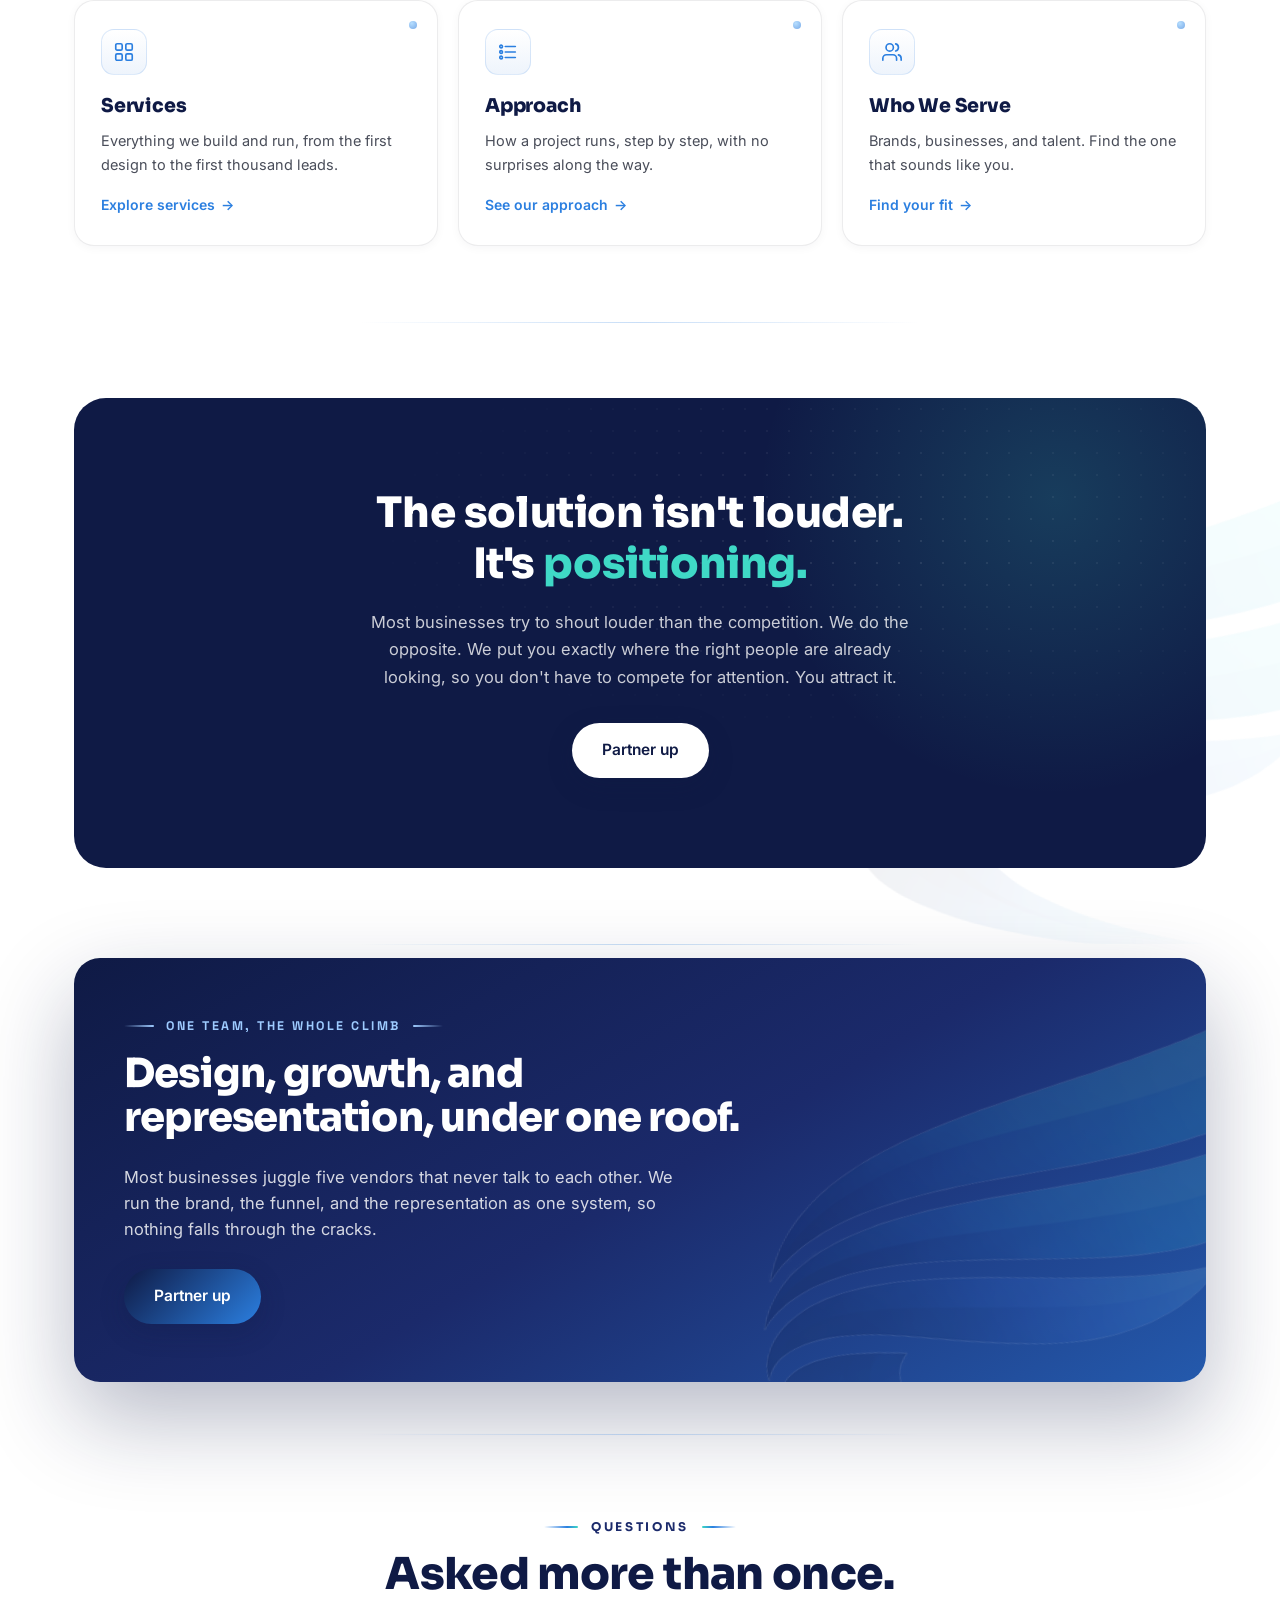
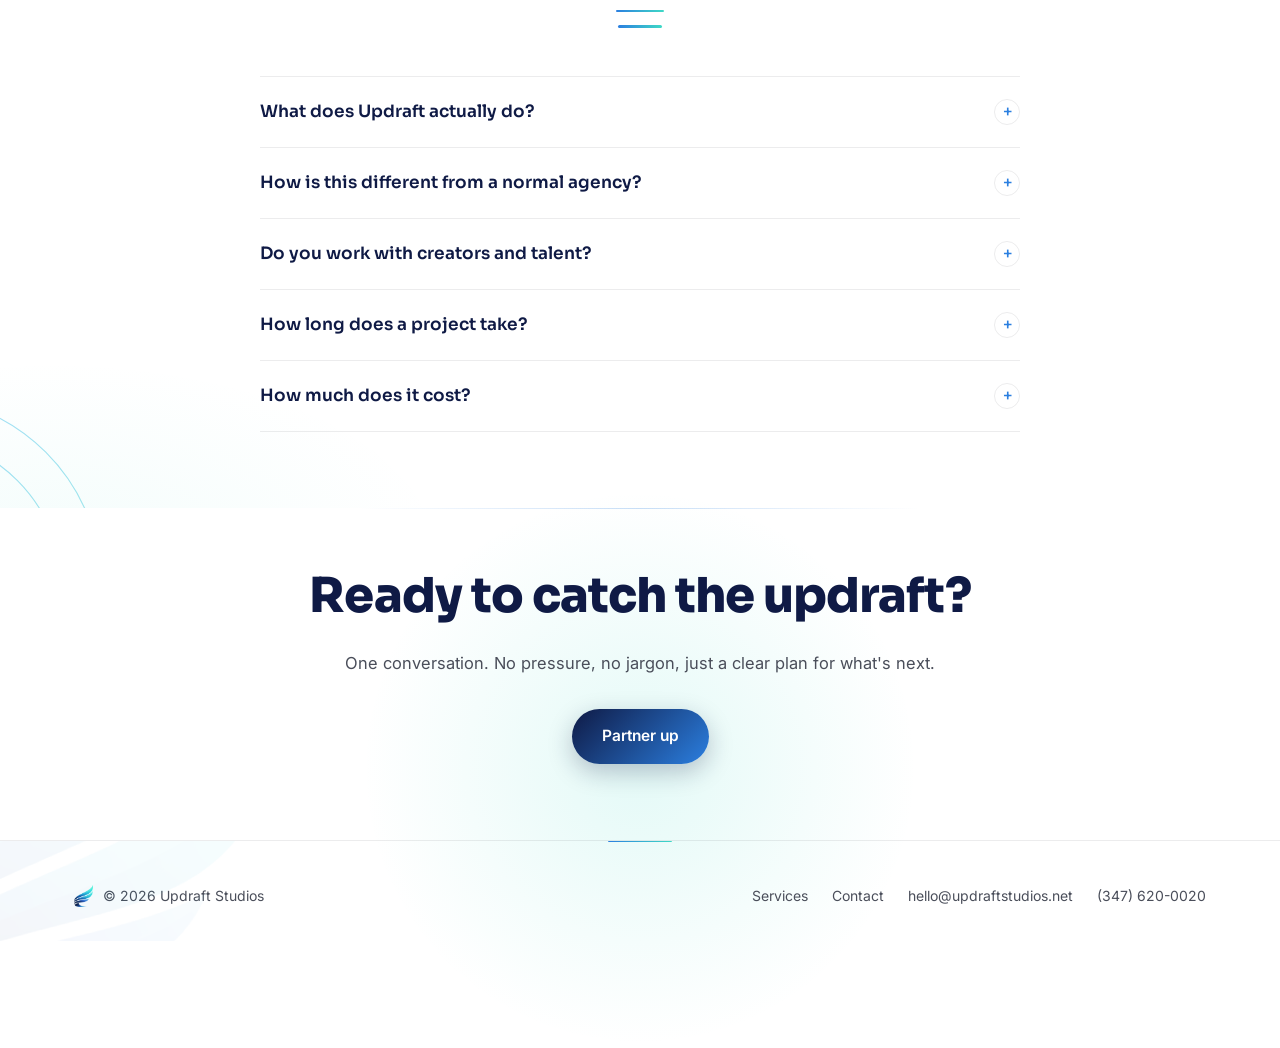
==== commit 7e2a9ec7: "rotator: static 'Get' element + fixed word window; only the words roll (final design)" ====
--- a/index.html
+++ b/index.html
@@ -1,5 +1,5 @@
 <!DOCTYPE html>
-<html lang="en" data-v="v202610130016">
+<html lang="en" data-v="v202610130020">
 <head>
 <meta charset="UTF-8">
 <meta name="viewport" content="width=device-width, initial-scale=1, viewport-fit=cover">
@@ -844,15 +844,9 @@
     display: flex;
     align-items: center;
     justify-content: center;
+    gap: 0.36em;
     padding: 52px 24px 0;
     background: transparent;
-    overflow: hidden;
-    text-align: center;
-  }
-  .rotator .r-roll {
-    position: relative;
-    display: block;
-    height: 1.22em;
     overflow: hidden;
     text-align: center;
     font-family: 'Space Grotesk', 'Sora', sans-serif;
@@ -860,9 +854,19 @@
     font-weight: 700;
     letter-spacing: -0.025em;
     line-height: 1.22;
+  }
+  /* "Get" is its own static element — it never moves */
+  .rotator .r-get { color: var(--ink); white-space: nowrap; flex: none; }
+  /* a fixed-width window the words flip through (sized to the widest word) */
+  .rotator .r-roll {
+    position: relative;
+    display: inline-block;
+    height: 1.22em;
+    overflow: hidden;
+    text-align: left;
+    padding: 0 3px;
     -webkit-mask-image: linear-gradient(180deg, transparent 0, #000 8%, #000 92%, transparent 100%);
     mask-image: linear-gradient(180deg, transparent 0, #000 8%, #000 92%, transparent 100%);
-    padding: 0 3px;
   }
   .rotator .r-track {
     display: block;
@@ -871,28 +875,19 @@
   }
   .rotator .r-track > span {
     display: block;
-    text-align: center;
+    text-align: left;
     height: 1.22em;
     line-height: 1.22em;
     color: var(--blue);
     white-space: nowrap;
-  }
-  .rotator .r-track > span i { font-style: normal; color: var(--ink); display: inline-block; margin-right: 0.5em; }
-  .rotator .r-track > span { text-shadow: 0 8px 40px rgba(43, 127, 224, .16); }
+    text-shadow: 0 8px 40px rgba(43, 127, 224, .16);
+  }
   @keyframes roll {
     0%, 13%   { transform: translateY(0); }
     22%, 35%  { transform: translateY(-20%); }
     44%, 57%  { transform: translateY(-40%); }
     66%, 79%  { transform: translateY(-60%); }
     88%, 100% { transform: translateY(-80%); }
-  }
-  /* counter-translate the static "Get" so only the following word slides */
-  @keyframes rollBack {
-    0%, 13%   { transform: translateY(0); }
-    22%, 35%  { transform: translateY(100%); }
-    44%, 57%  { transform: translateY(200%); }
-    66%, 79%  { transform: translateY(300%); }
-    88%, 100% { transform: translateY(400%); }
   }
   @media (max-width: 640px) {
     .rotator { padding: 42px 18px 0; }
@@ -1282,7 +1277,7 @@
   </header>
 
   <div class="rotator" aria-hidden="true">
-    <span class="r-roll"><span class="r-track"><span><i>Get</i>found.</span><span><i>Get</i>chosen.</span><span><i>Get</i>booked.</span><span><i>Get</i>monetized.</span><span><i>Get</i>found.</span></span></span>
+    <span class="r-get">Get</span><span class="r-roll"><span class="r-track"><span>found.</span><span>chosen.</span><span>booked.</span><span>monetized.</span><span>found.</span></span></span>
   </div>
 
   <div class="caps" aria-hidden="true">
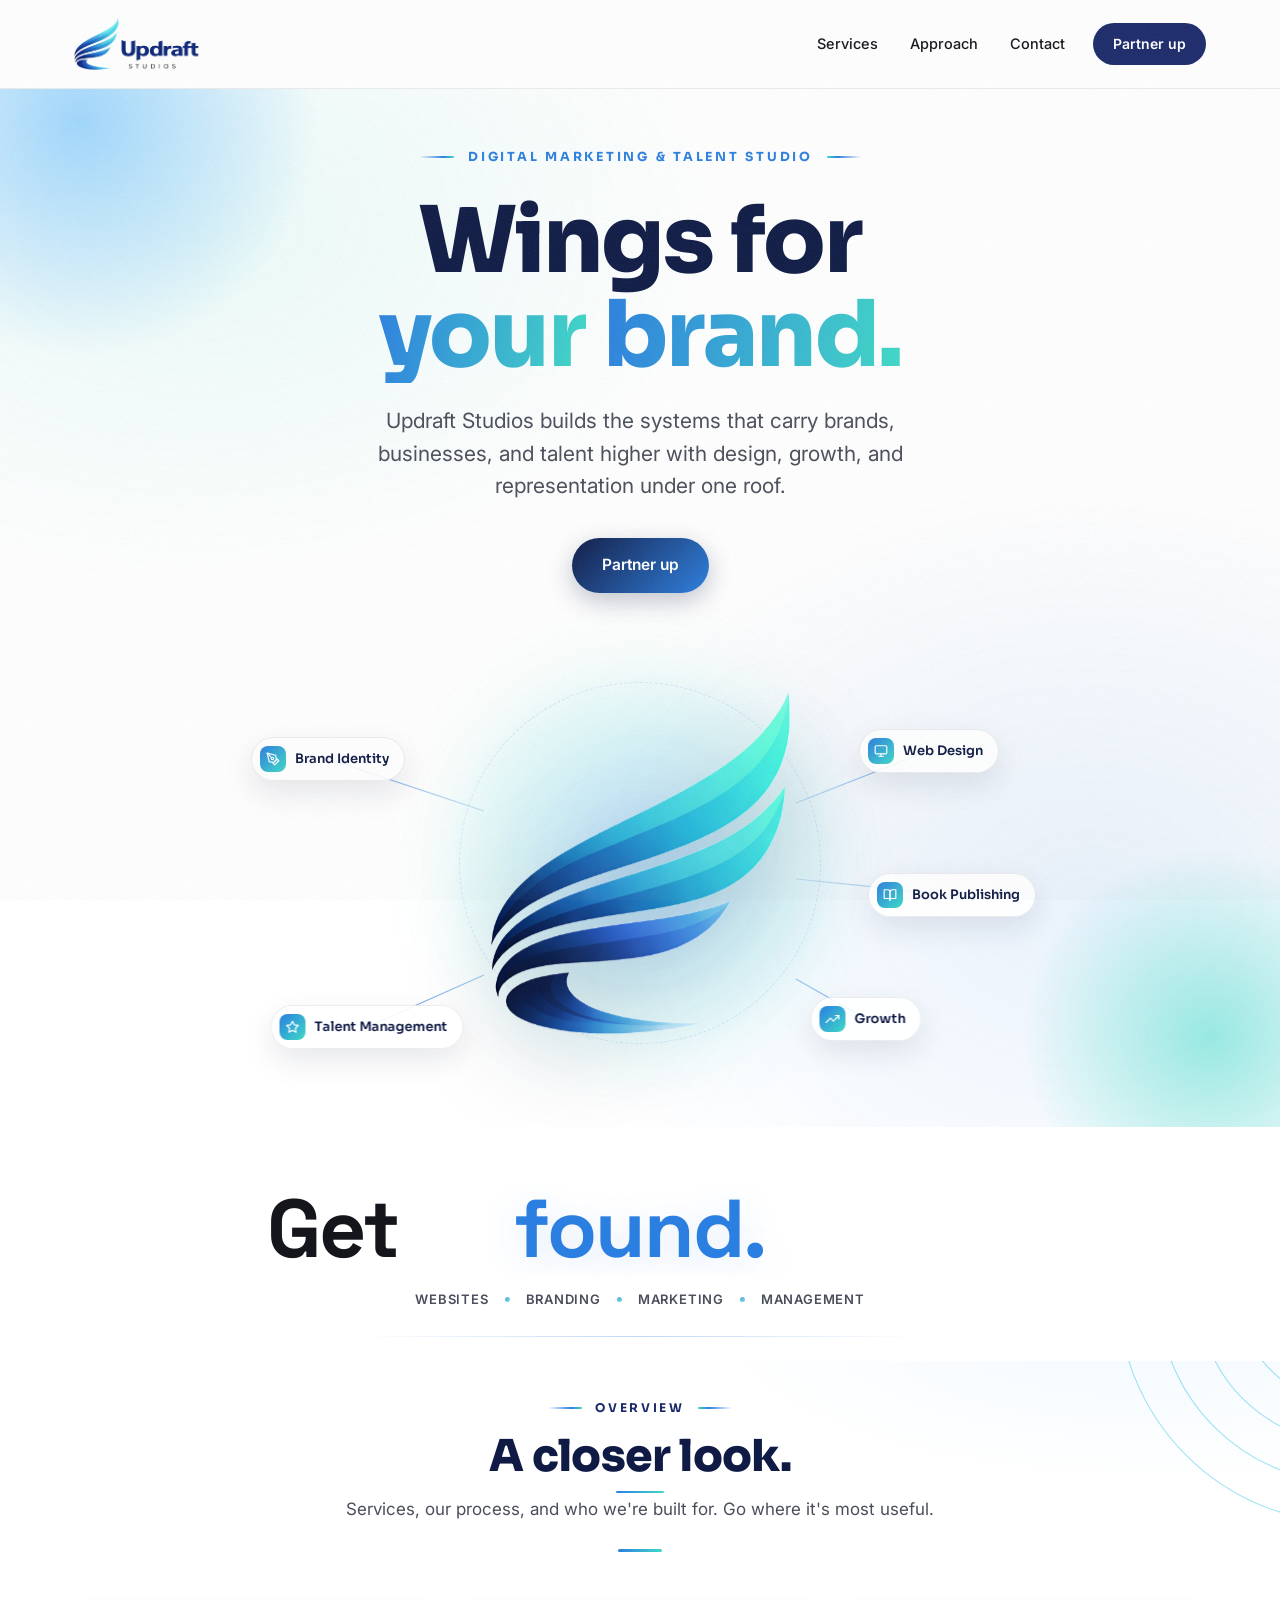
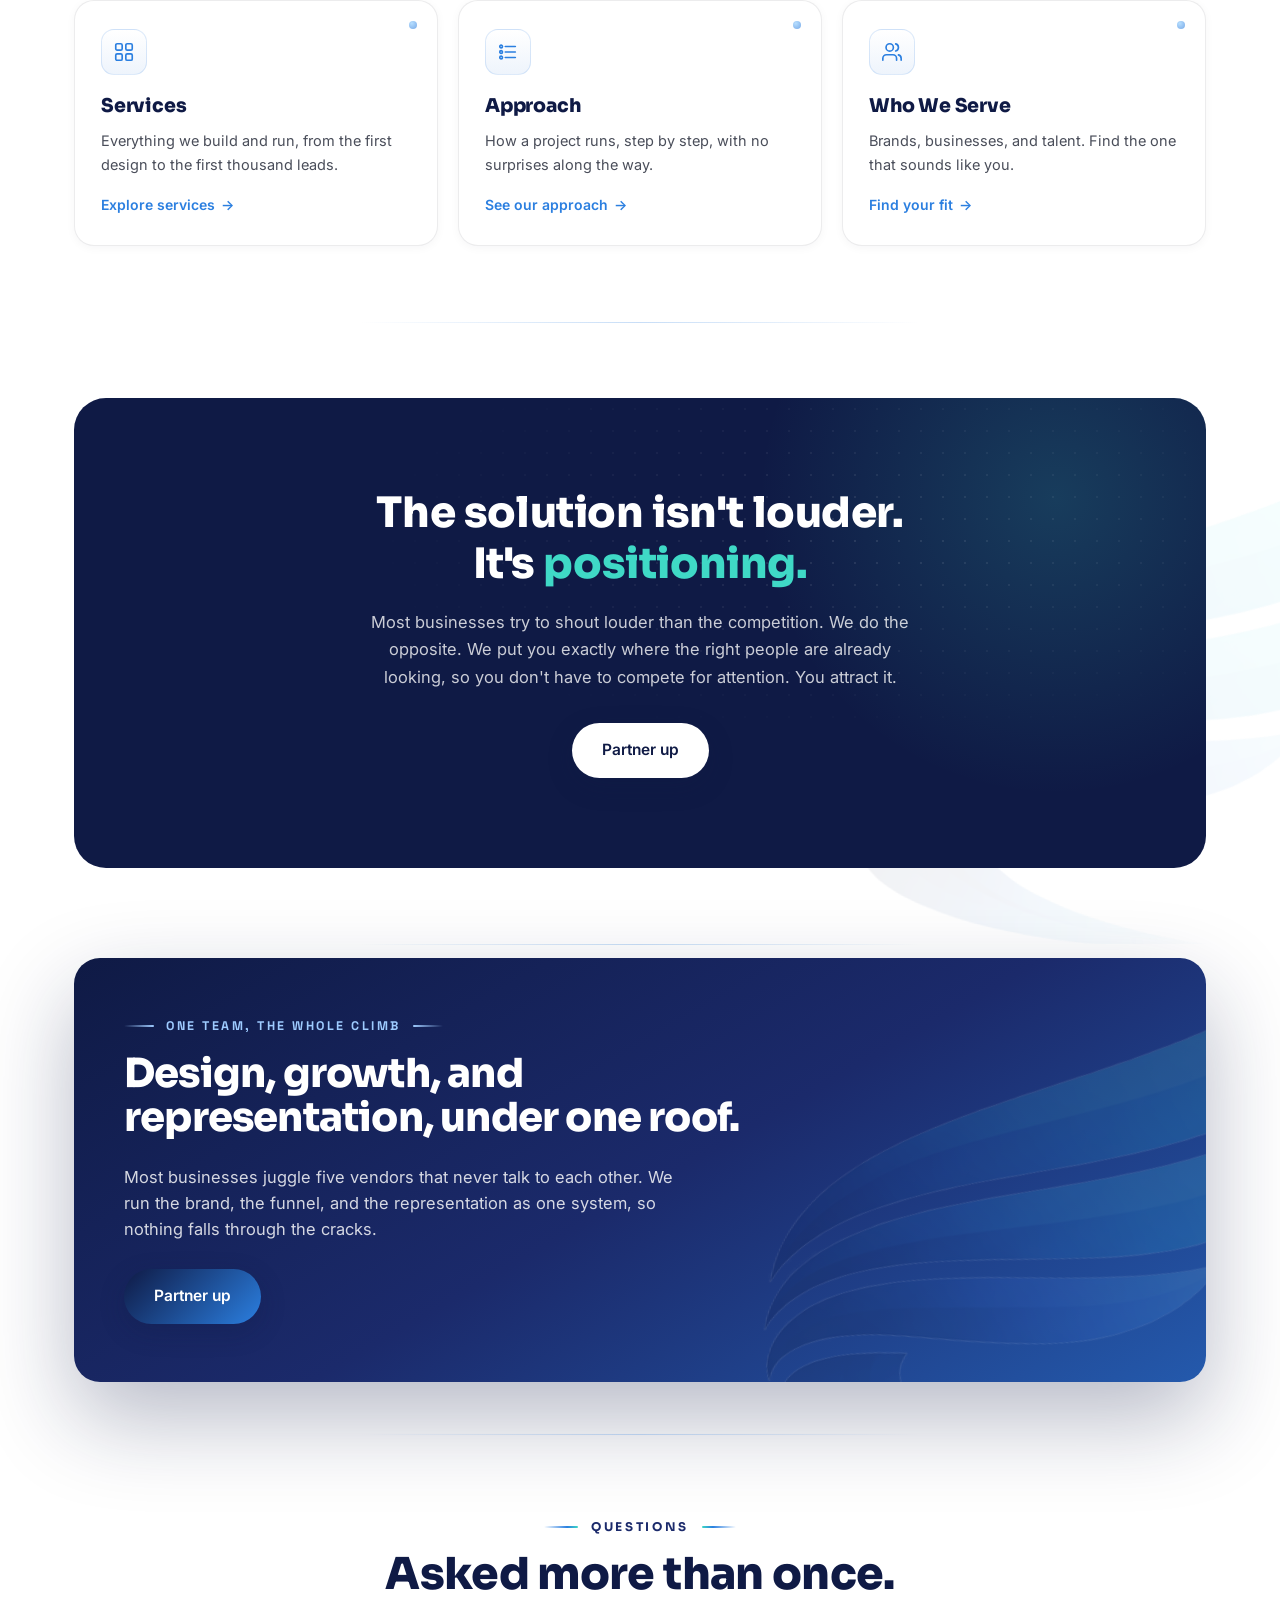
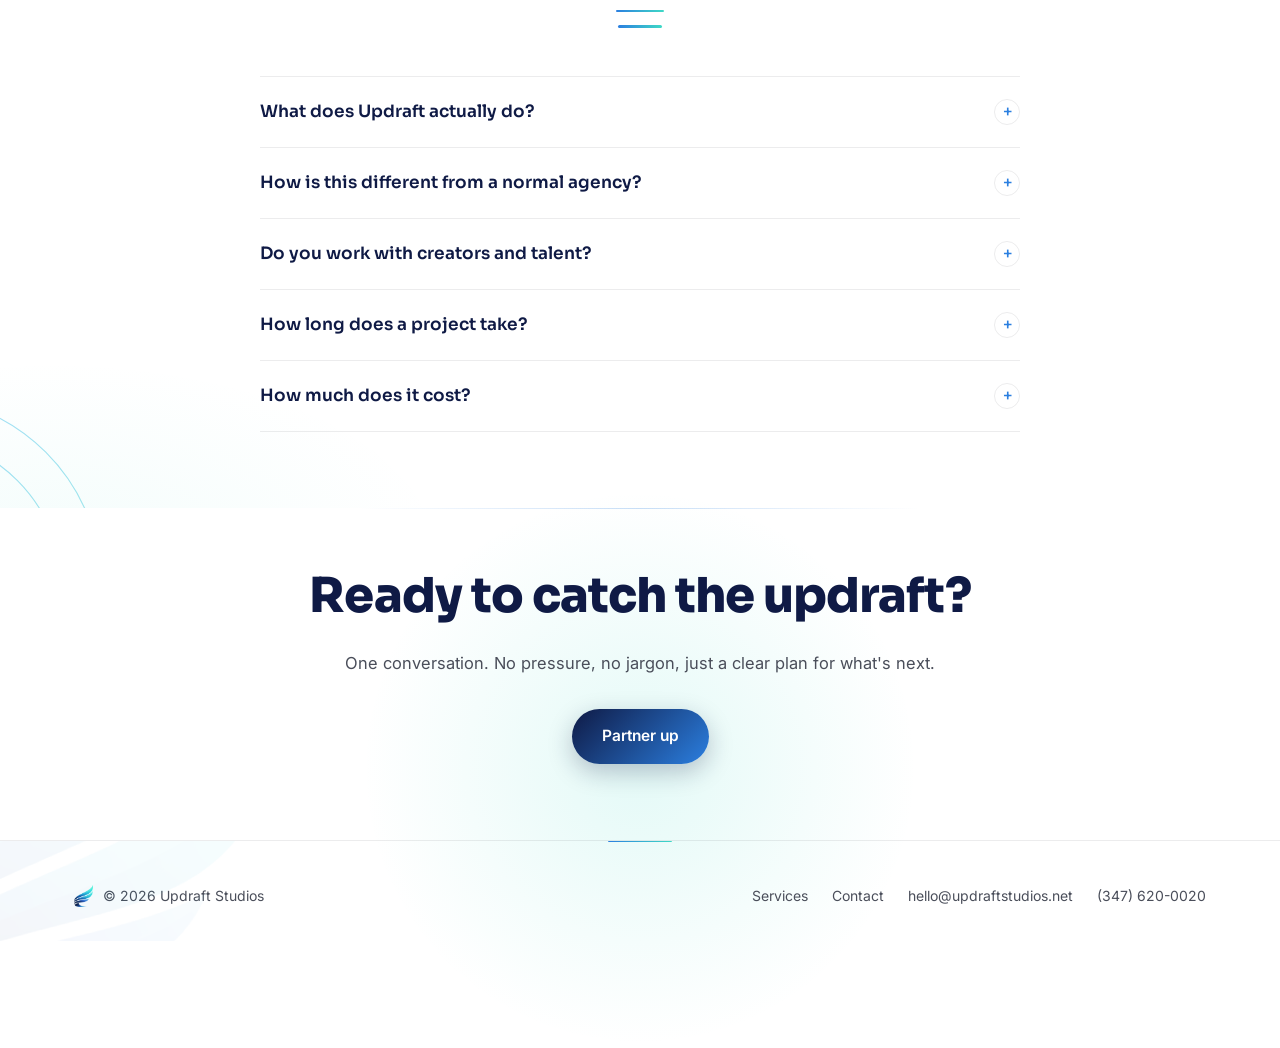
==== commit 51789c1d: "rotator: center the word window on the page + center words in it (static Get, words compensate for s" ====
--- a/index.html
+++ b/index.html
@@ -1,5 +1,5 @@
 <!DOCTYPE html>
-<html lang="en" data-v="v202610130020">
+<html lang="en" data-v="v202610130023">
 <head>
 <meta charset="UTF-8">
 <meta name="viewport" content="width=device-width, initial-scale=1, viewport-fit=cover">
@@ -857,6 +857,7 @@
   }
   /* "Get" is its own static element — it never moves */
   .rotator .r-get { color: var(--ink); white-space: nowrap; flex: none; }
+  .rotator .r-get.r-mirror { visibility: hidden; }
   /* a fixed-width window the words flip through (sized to the widest word) */
   .rotator .r-roll {
     position: relative;
@@ -875,7 +876,7 @@
   }
   .rotator .r-track > span {
     display: block;
-    text-align: left;
+    text-align: center;
     height: 1.22em;
     line-height: 1.22em;
     color: var(--blue);
@@ -1277,7 +1278,7 @@
   </header>
 
   <div class="rotator" aria-hidden="true">
-    <span class="r-get">Get</span><span class="r-roll"><span class="r-track"><span>found.</span><span>chosen.</span><span>booked.</span><span>monetized.</span><span>found.</span></span></span>
+    <span class="r-get">Get</span><span class="r-roll"><span class="r-track"><span>found.</span><span>chosen.</span><span>booked.</span><span>monetized.</span><span>found.</span></span></span><span class="r-get r-mirror" aria-hidden="true">Get</span>
   </div>
 
   <div class="caps" aria-hidden="true">
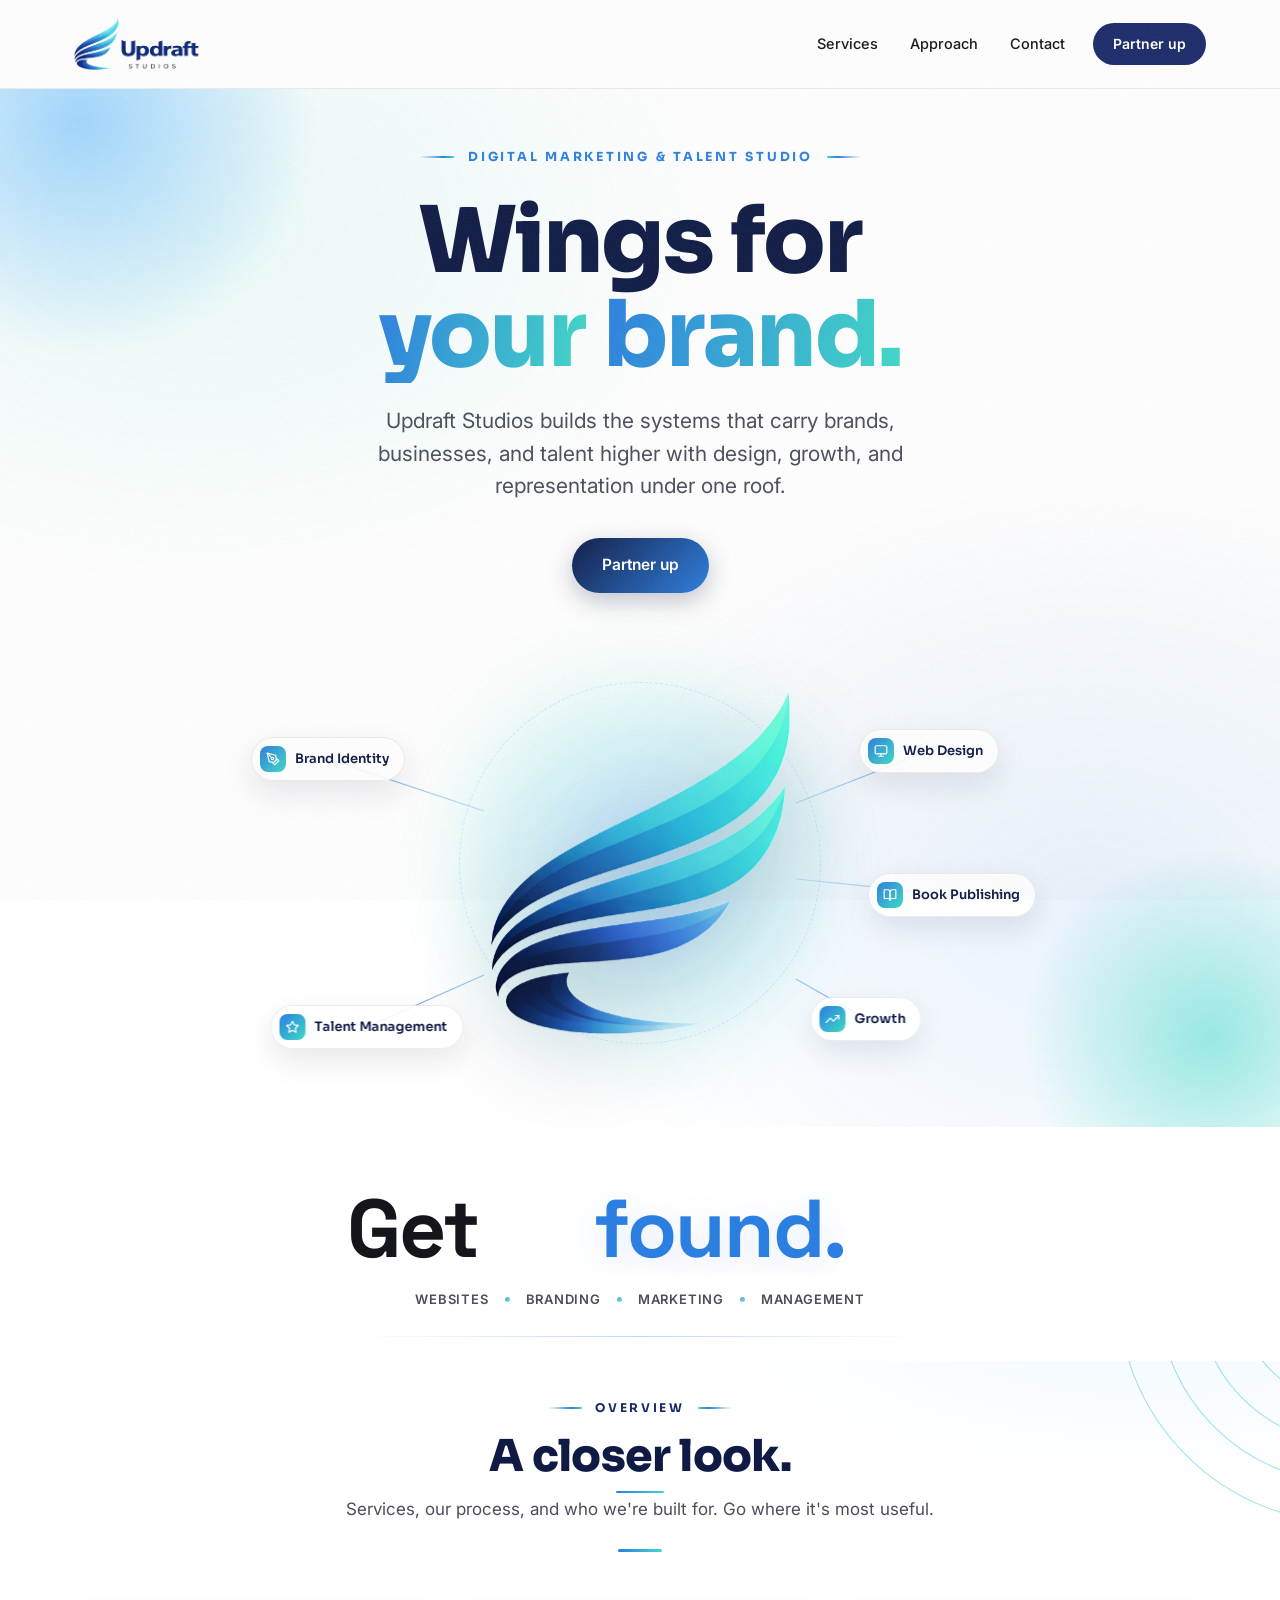
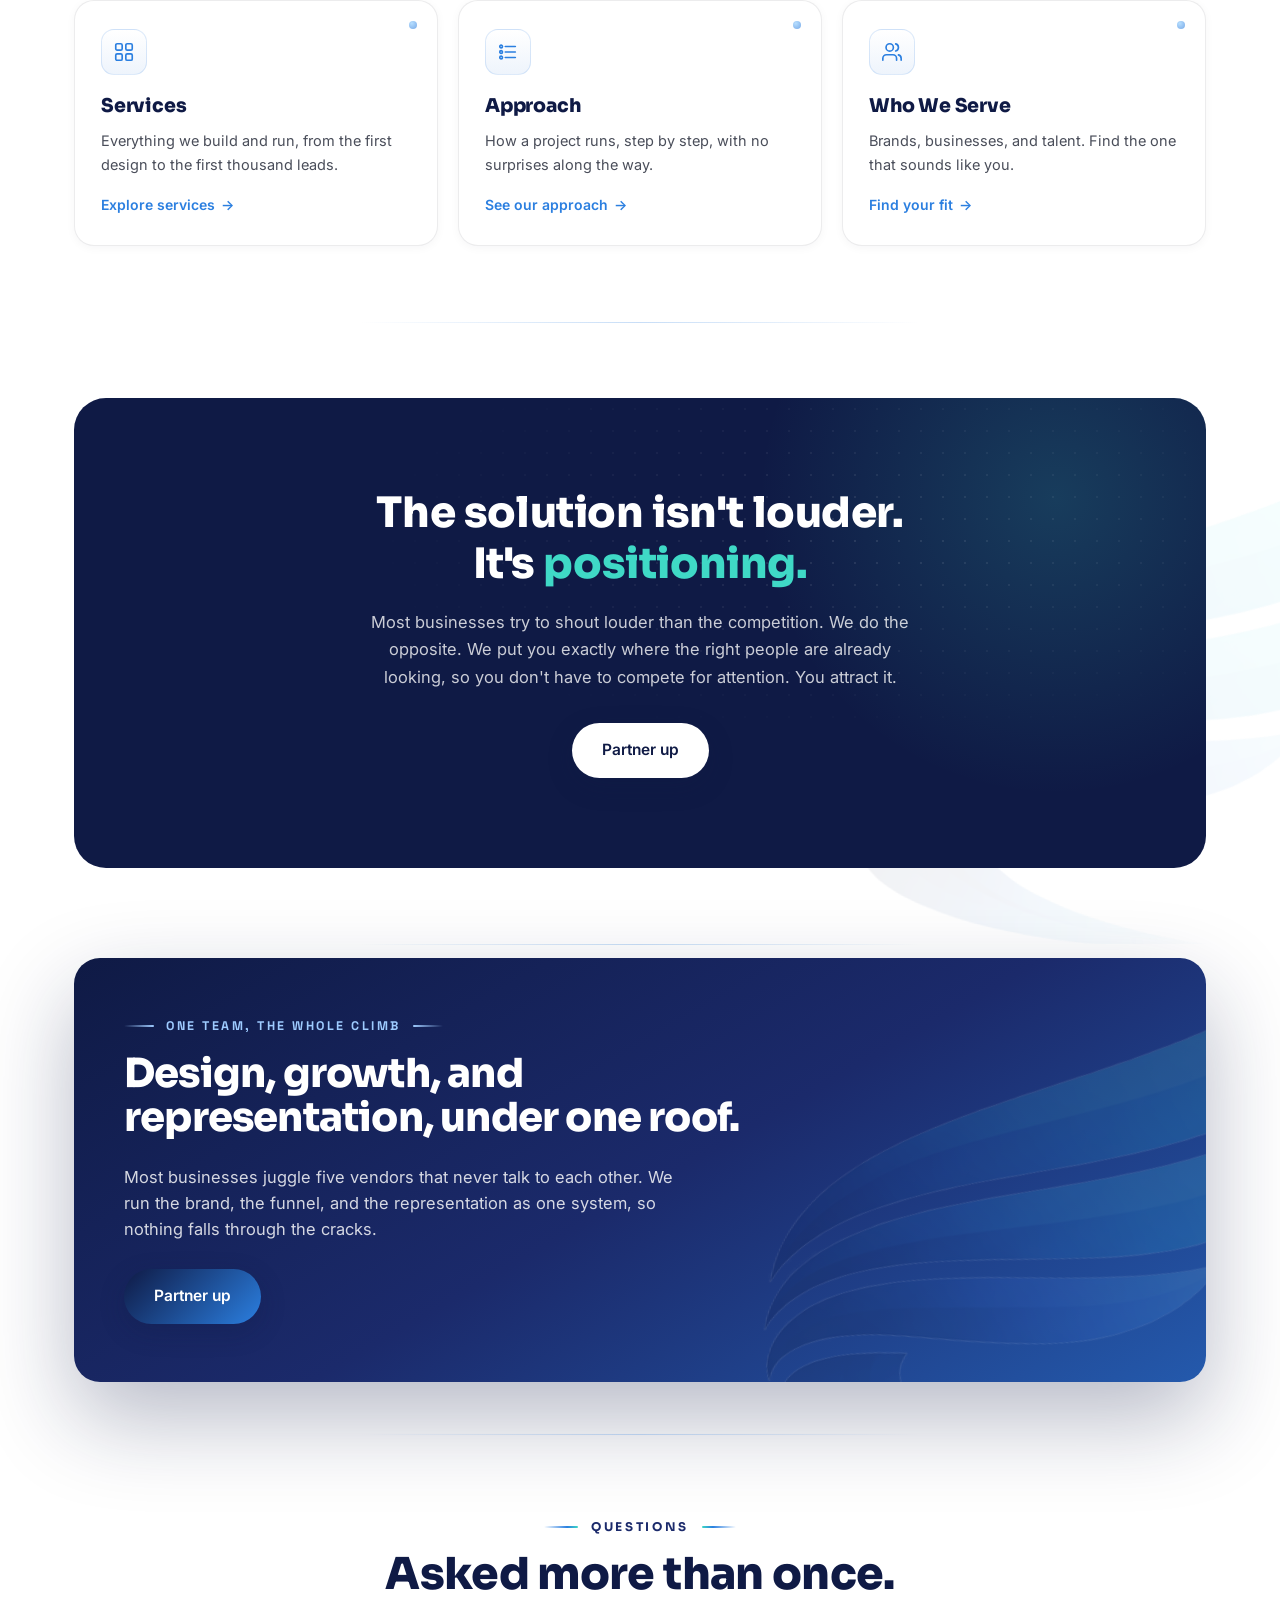
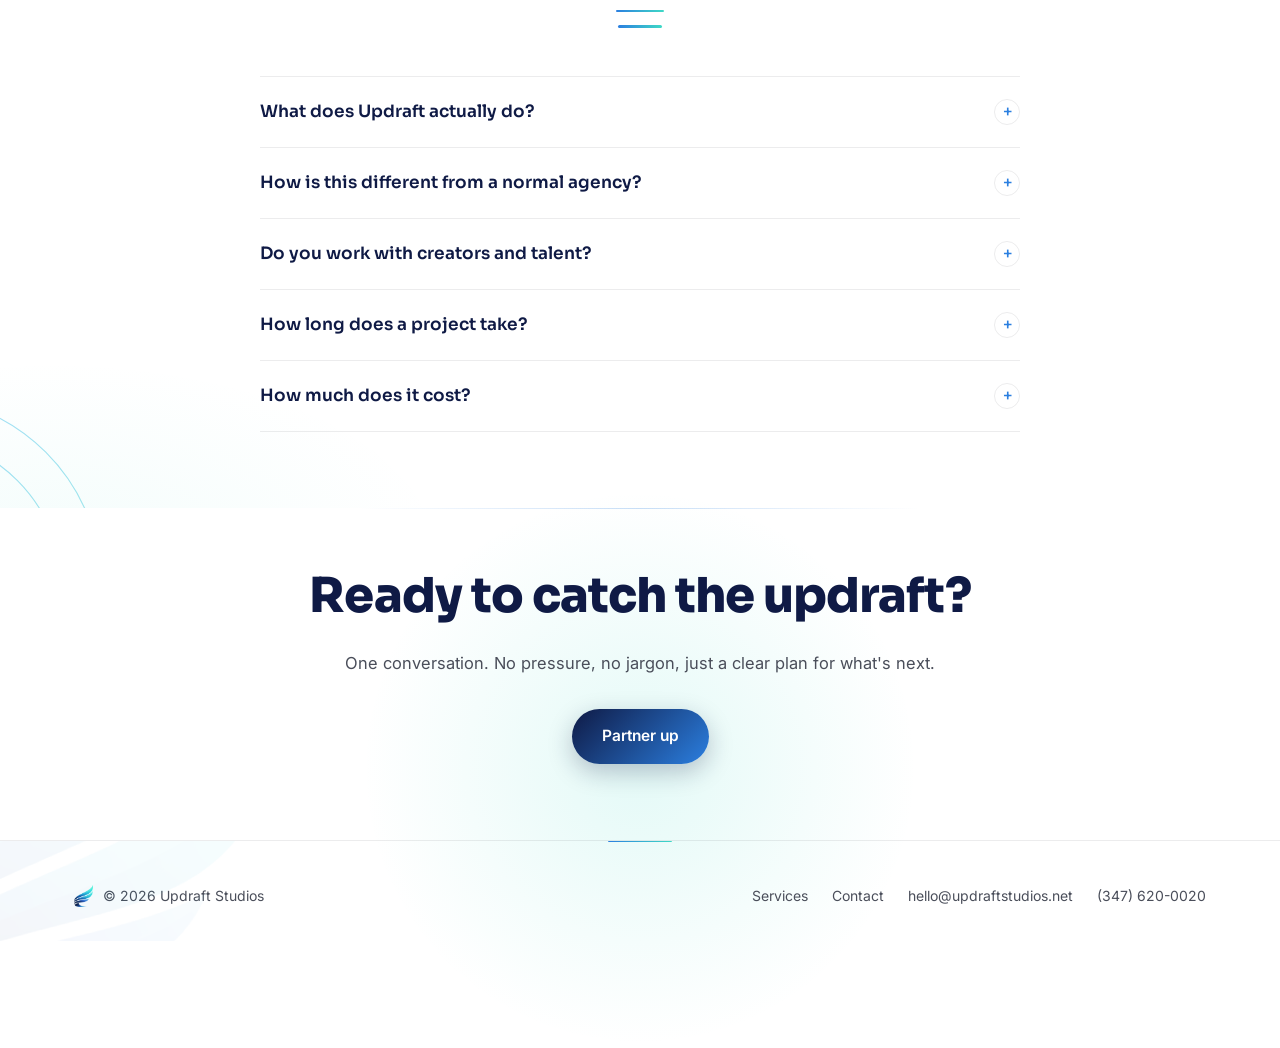
==== commit e08af378: "rotator: un-center the word window (it pushed Get left); center the whole unit instead" ====
--- a/index.html
+++ b/index.html
@@ -1,5 +1,5 @@
 <!DOCTYPE html>
-<html lang="en" data-v="v202610130023">
+<html lang="en" data-v="v202610130026">
 <head>
 <meta charset="UTF-8">
 <meta name="viewport" content="width=device-width, initial-scale=1, viewport-fit=cover">
@@ -1278,7 +1278,7 @@
   </header>
 
   <div class="rotator" aria-hidden="true">
-    <span class="r-get">Get</span><span class="r-roll"><span class="r-track"><span>found.</span><span>chosen.</span><span>booked.</span><span>monetized.</span><span>found.</span></span></span><span class="r-get r-mirror" aria-hidden="true">Get</span>
+    <span class="r-get">Get</span><span class="r-roll"><span class="r-track"><span>found.</span><span>chosen.</span><span>booked.</span><span>monetized.</span><span>found.</span></span></span>
   </div>
 
   <div class="caps" aria-hidden="true">
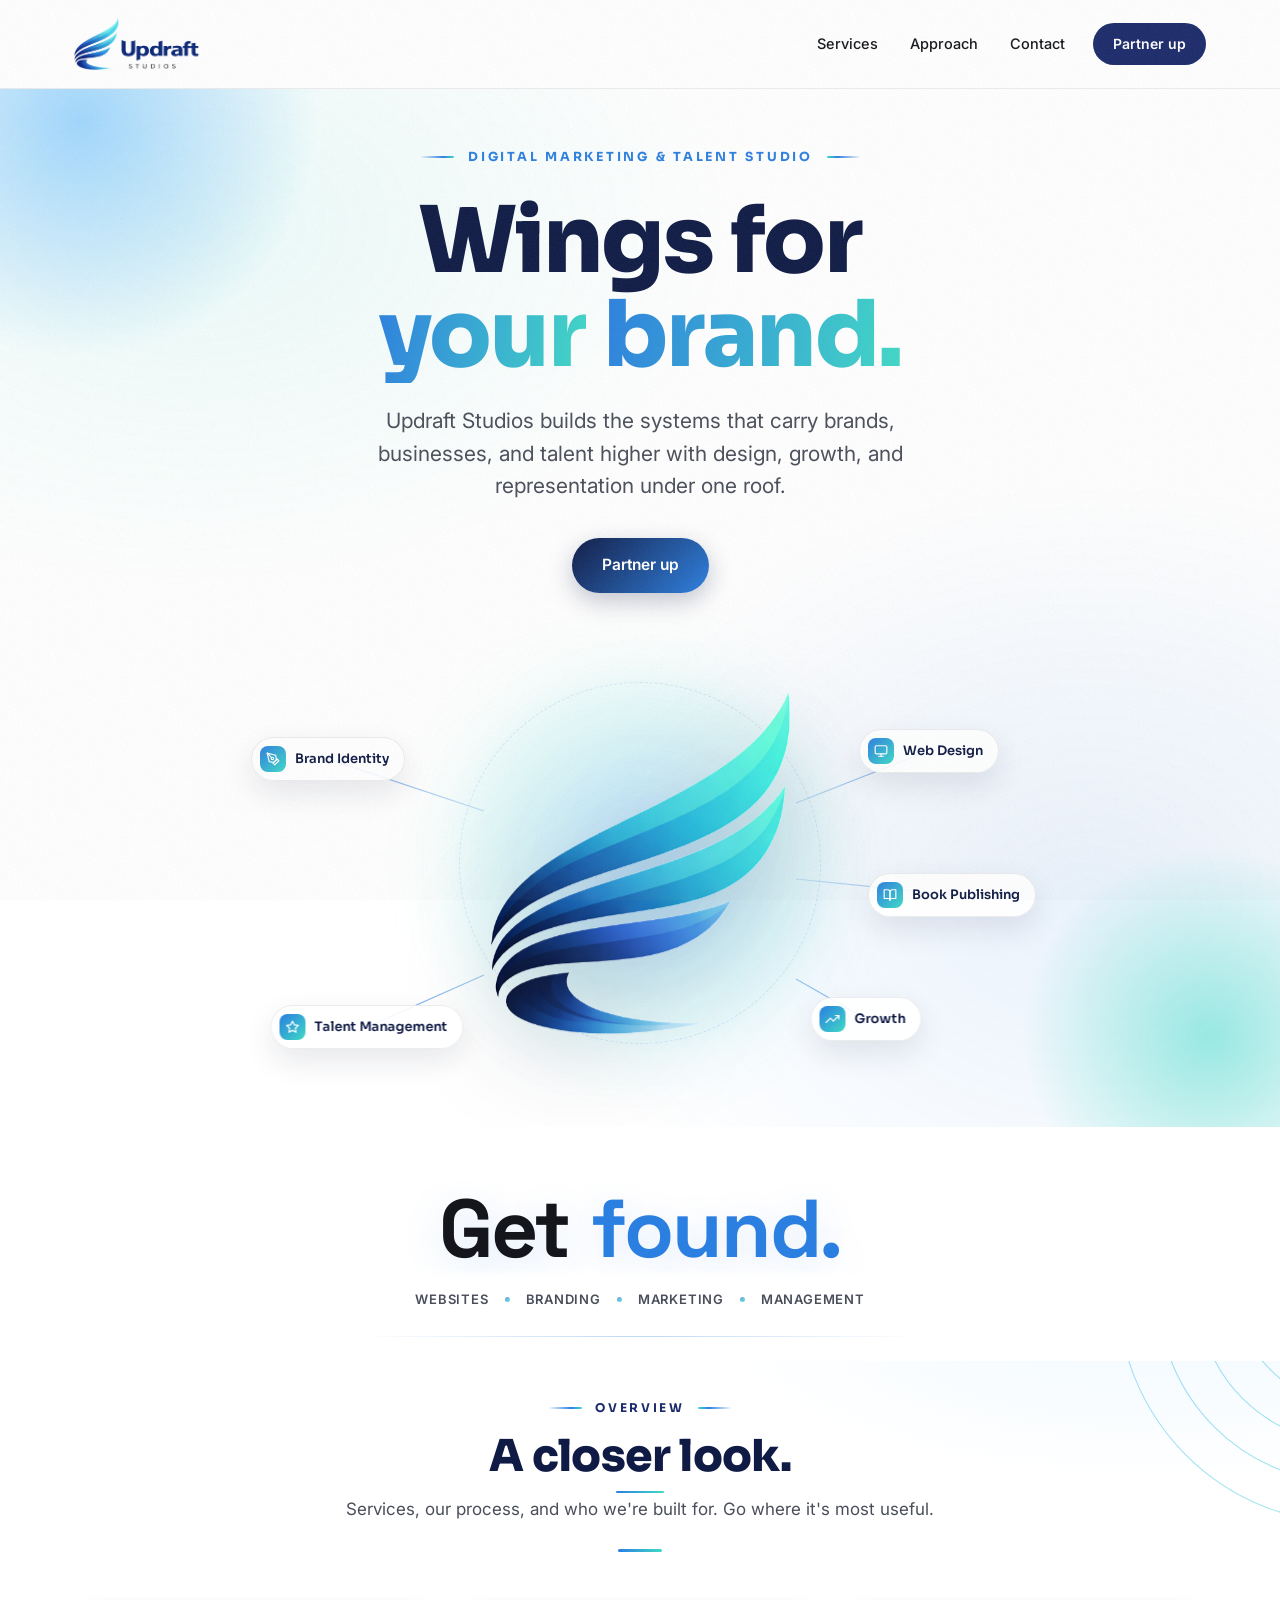
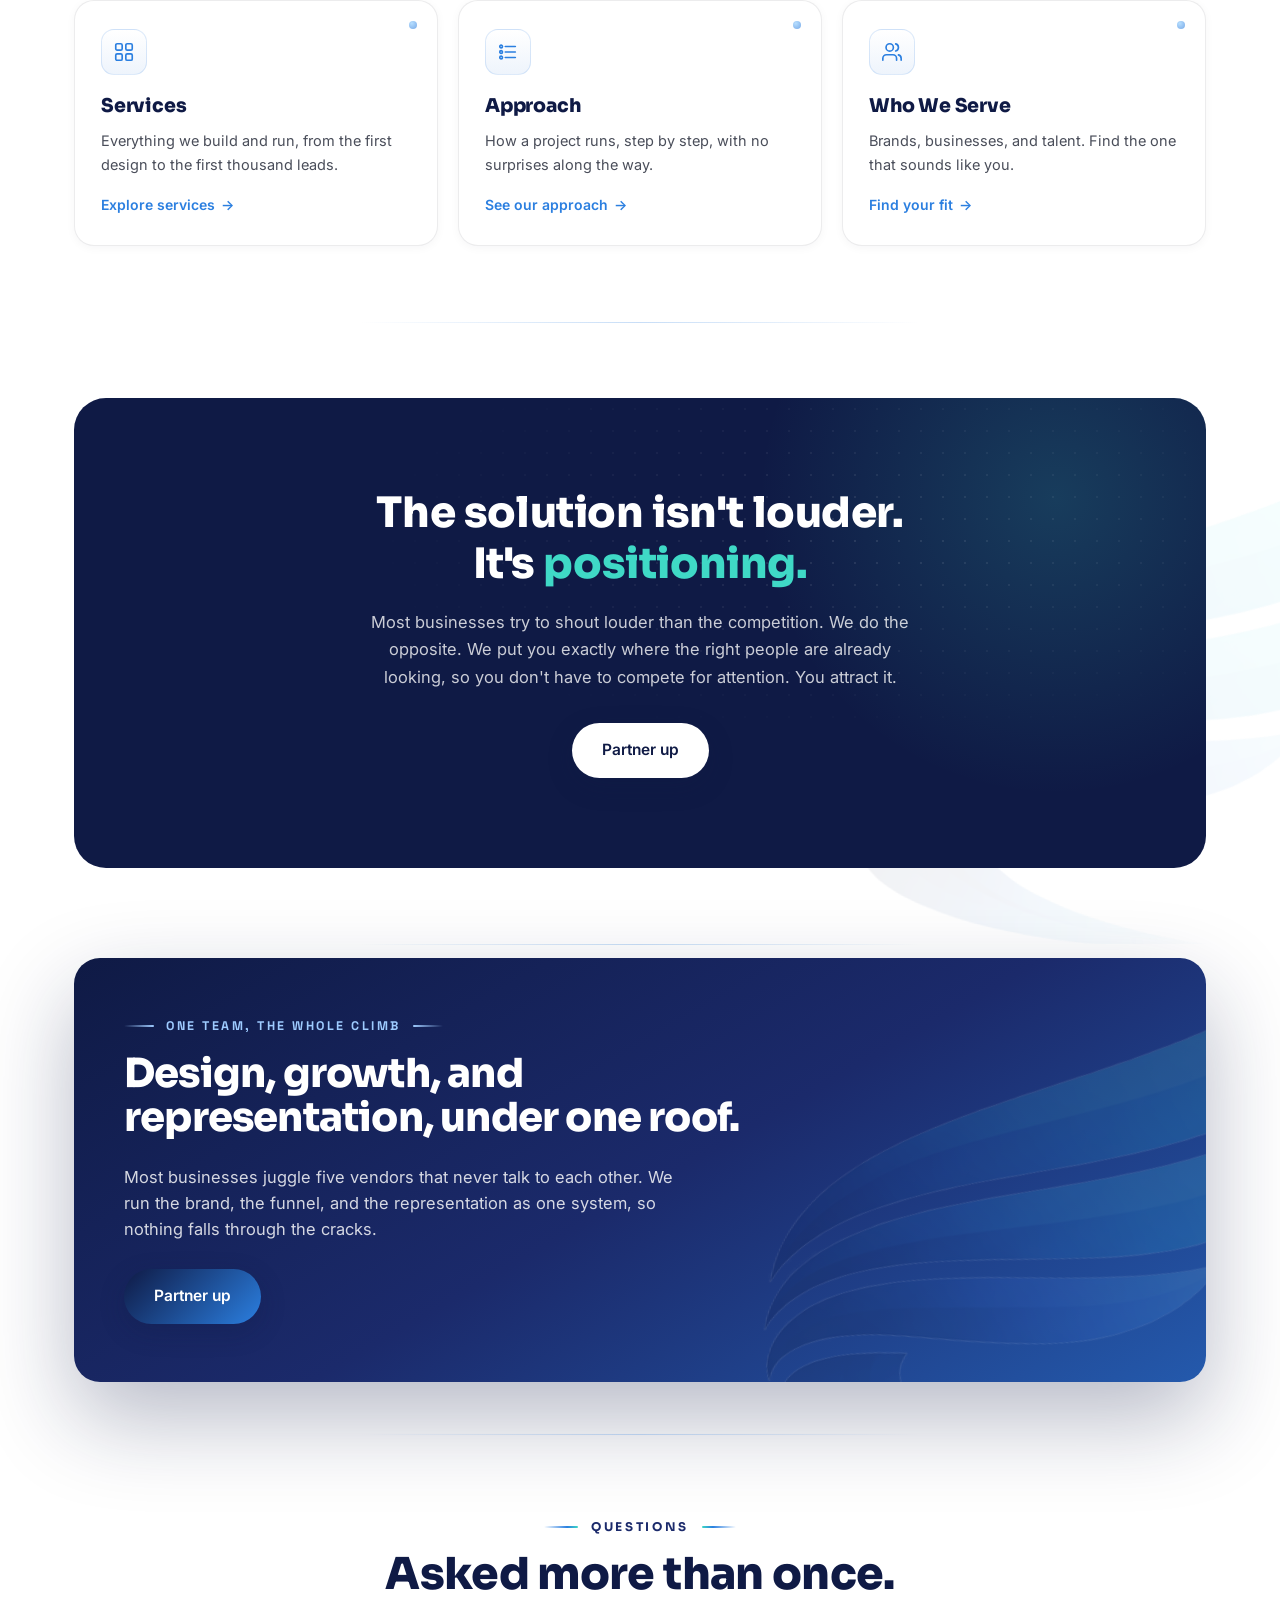
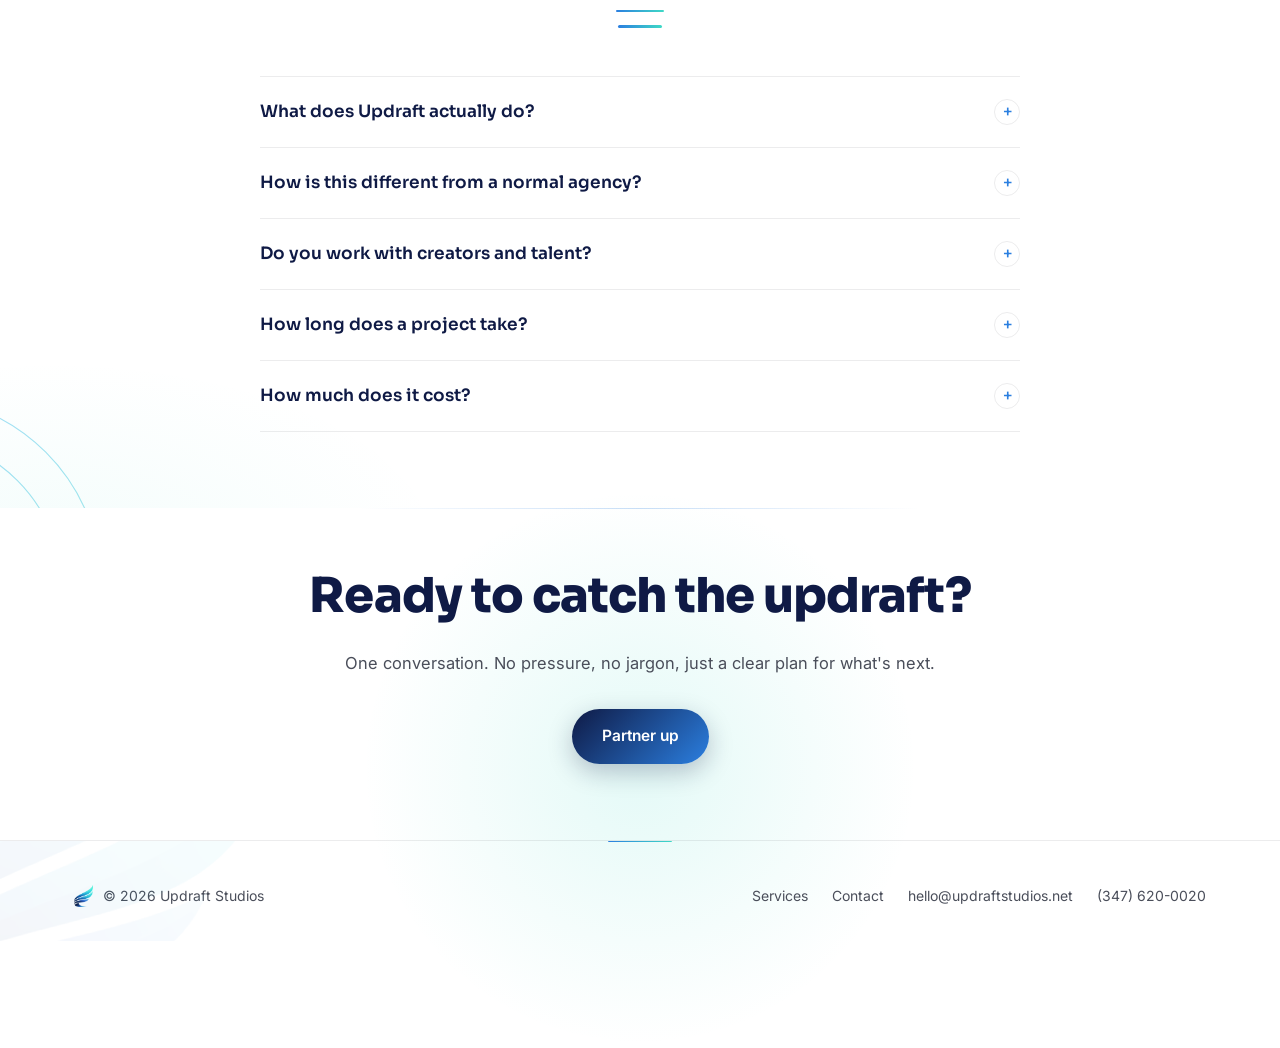
==== commit b9355ad7: "rotator: center each 'Get X' phrase (tight 21px gap) so every word sits dead-center over the strip" ====
--- a/index.html
+++ b/index.html
@@ -1,5 +1,5 @@
 <!DOCTYPE html>
-<html lang="en" data-v="v202610130026">
+<html lang="en" data-v="v202610130031">
 <head>
 <meta charset="UTF-8">
 <meta name="viewport" content="width=device-width, initial-scale=1, viewport-fit=cover">
@@ -841,10 +841,7 @@
     background: linear-gradient(90deg, rgba(43,127,224,0) 0%, rgba(43,127,224,.30) 50%, rgba(43,127,224,0) 100%);
   }
   .rotator {
-    display: flex;
-    align-items: center;
-    justify-content: center;
-    gap: 0.36em;
+    display: block;
     padding: 52px 24px 0;
     background: transparent;
     overflow: hidden;
@@ -855,19 +852,13 @@
     letter-spacing: -0.025em;
     line-height: 1.22;
   }
-  /* "Get" is its own static element — it never moves */
-  .rotator .r-get { color: var(--ink); white-space: nowrap; flex: none; }
-  .rotator .r-get.r-mirror { visibility: hidden; }
-  /* a fixed-width window the words flip through (sized to the widest word) */
   .rotator .r-roll {
     position: relative;
-    display: inline-block;
+    display: block;
     height: 1.22em;
     overflow: hidden;
-    text-align: left;
-    padding: 0 3px;
-    -webkit-mask-image: linear-gradient(180deg, transparent 0, #000 8%, #000 92%, transparent 100%);
-    mask-image: linear-gradient(180deg, transparent 0, #000 8%, #000 92%, transparent 100%);
+    -webkit-mask-image: linear-gradient(180deg, transparent 0, #000 10%, #000 90%, transparent 100%);
+    mask-image: linear-gradient(180deg, transparent 0, #000 10%, #000 90%, transparent 100%);
   }
   .rotator .r-track {
     display: block;
@@ -883,6 +874,7 @@
     white-space: nowrap;
     text-shadow: 0 8px 40px rgba(43, 127, 224, .16);
   }
+  .rotator .r-track > span i { font-style: normal; color: var(--ink); display: inline-block; margin-right: 0.26em; }
   @keyframes roll {
     0%, 13%   { transform: translateY(0); }
     22%, 35%  { transform: translateY(-20%); }
@@ -1278,7 +1270,7 @@
   </header>
 
   <div class="rotator" aria-hidden="true">
-    <span class="r-get">Get</span><span class="r-roll"><span class="r-track"><span>found.</span><span>chosen.</span><span>booked.</span><span>monetized.</span><span>found.</span></span></span>
+    <span class="r-roll"><span class="r-track"><span><i>Get</i>found.</span><span><i>Get</i>chosen.</span><span><i>Get</i>booked.</span><span><i>Get</i>monetized.</span><span><i>Get</i>found.</span></span></span>
   </div>
 
   <div class="caps" aria-hidden="true">
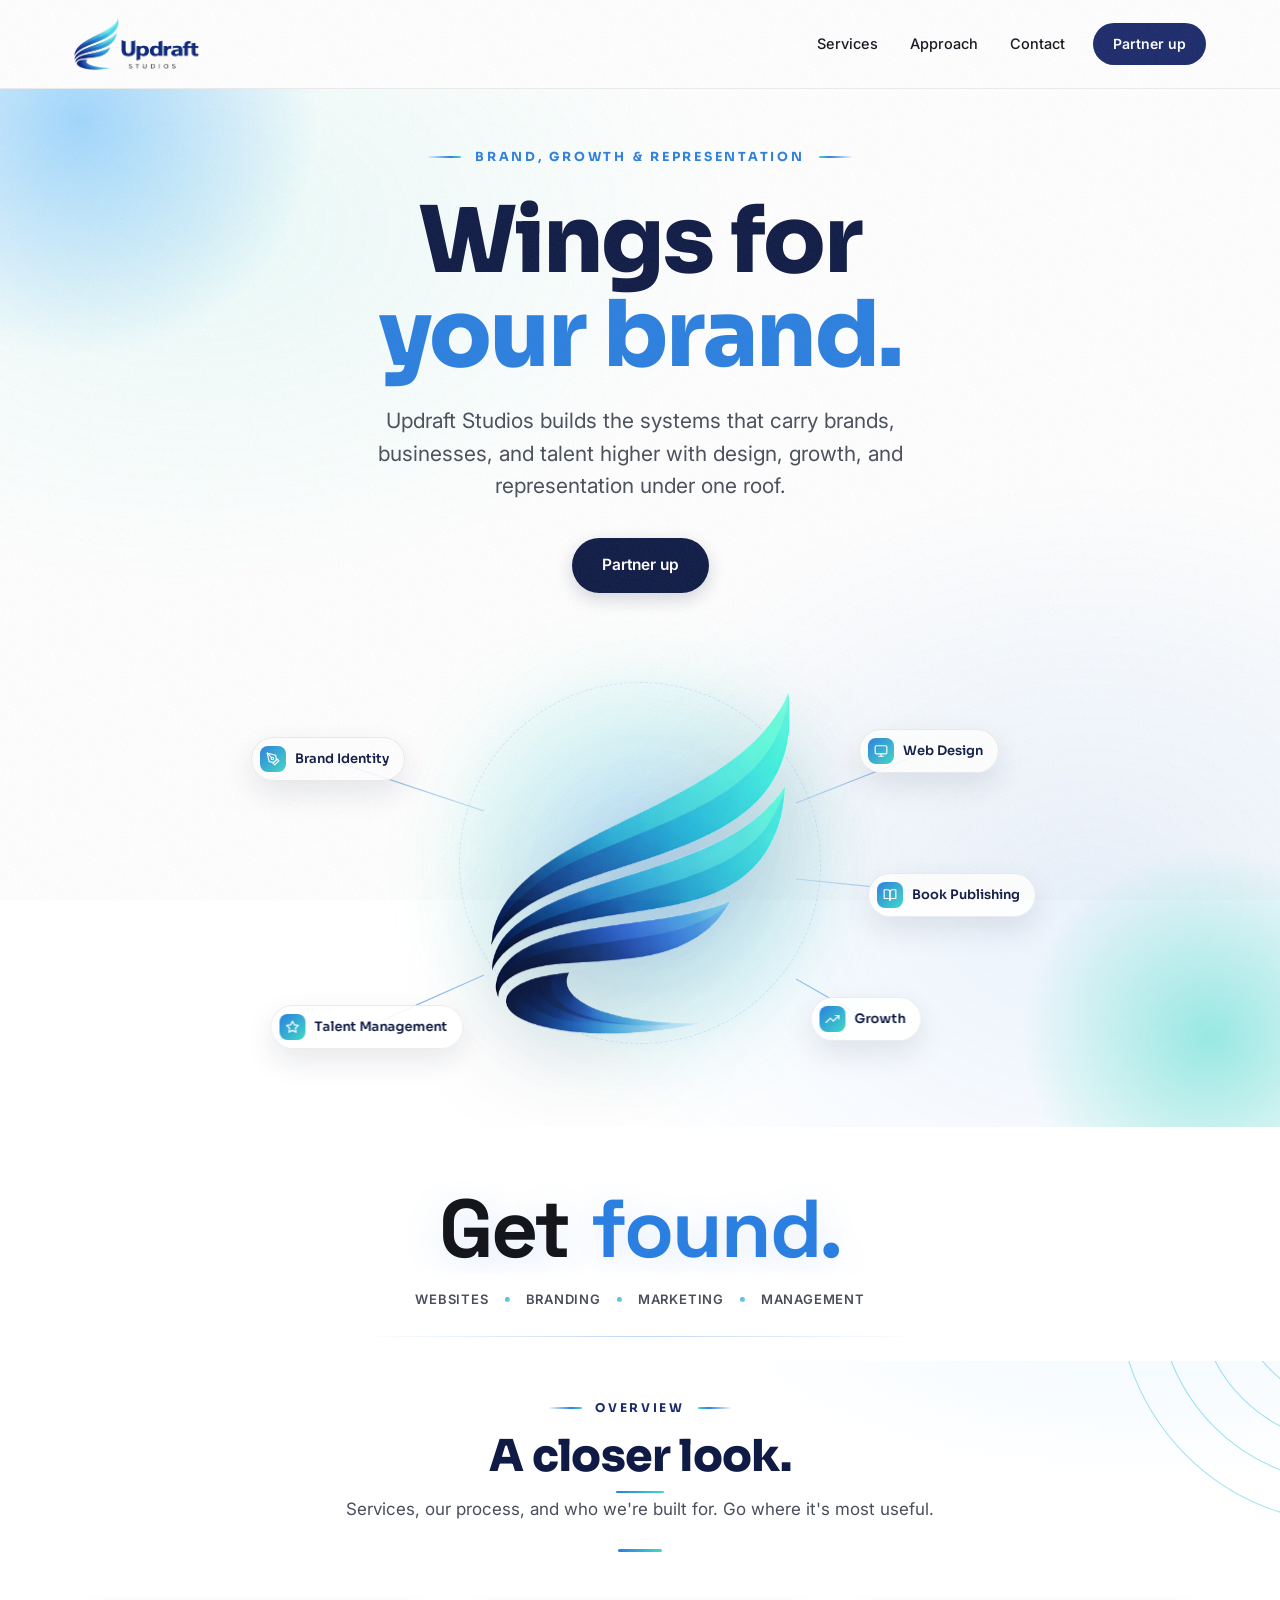
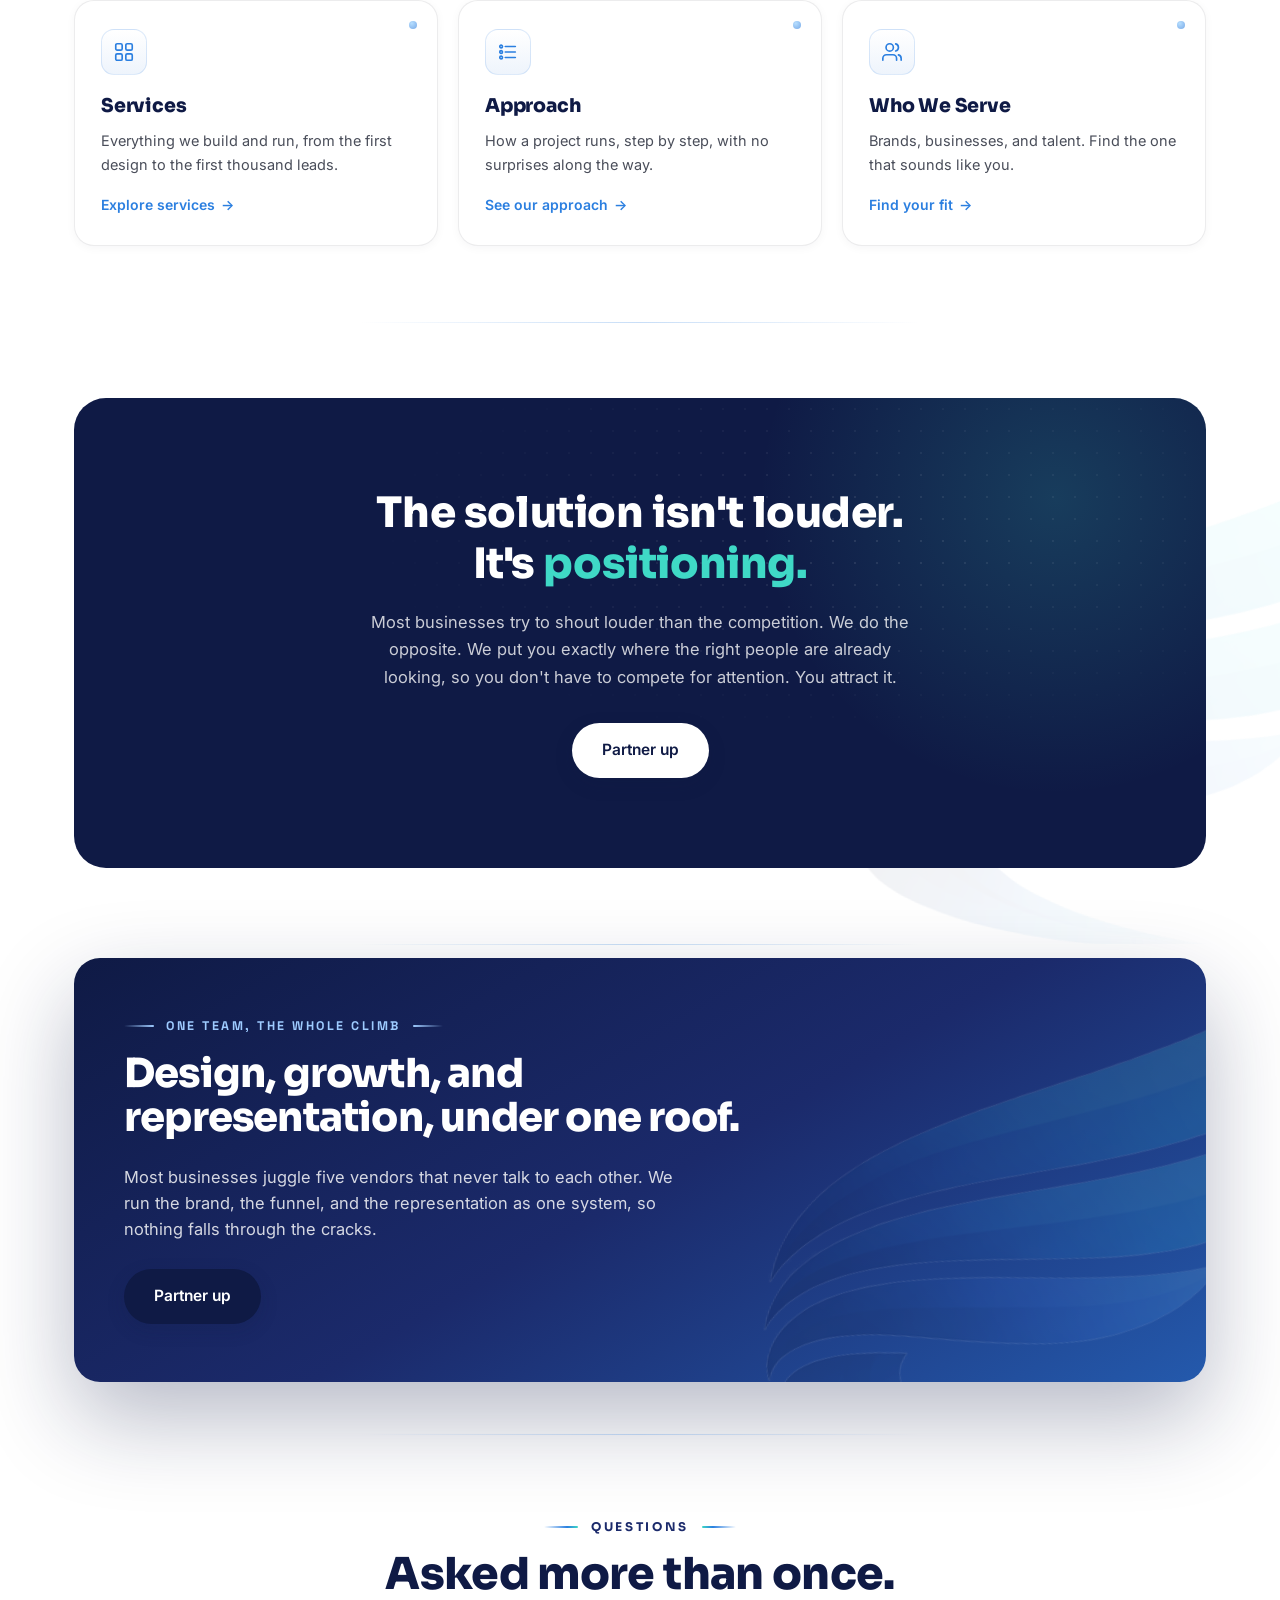
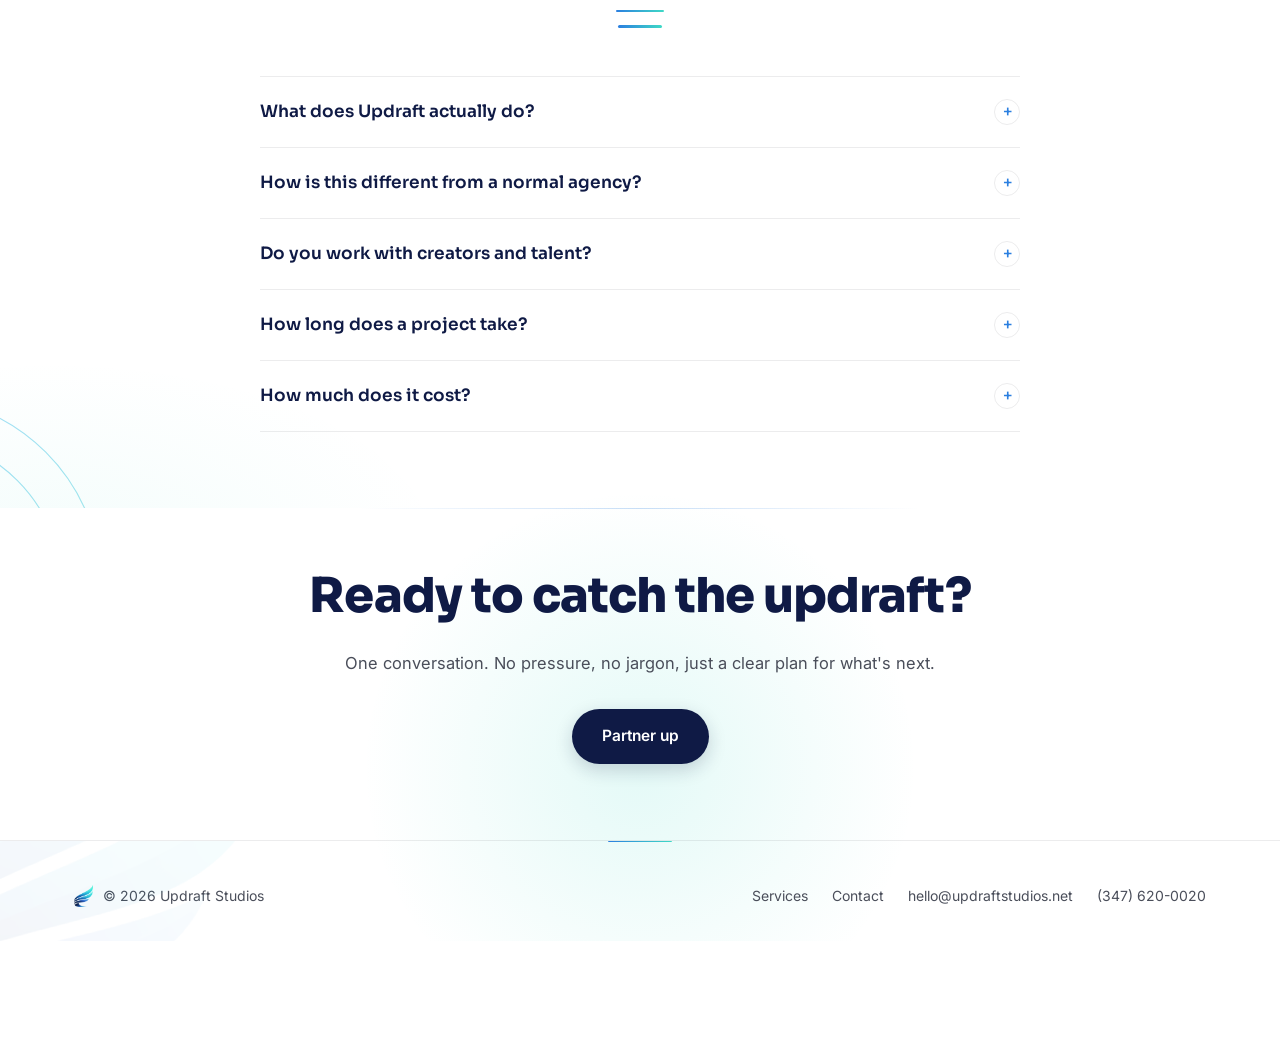
==== commit 57e77ef6: "Mobile layout pass: single-line eyebrows, one gutter, tidy service grid, solid accents, visible acce" ====
--- a/index.html
+++ b/index.html
@@ -1,5 +1,5 @@
 <!DOCTYPE html>
-<html lang="en" data-v="v202610130031">
+<html lang="en" data-v="v202611051245">
 <head>
 <meta charset="UTF-8">
 <meta name="viewport" content="width=device-width, initial-scale=1, viewport-fit=cover">
@@ -13,7 +13,7 @@
 <link rel="preconnect" href="https://fonts.googleapis.com">
 <link rel="preconnect" href="https://fonts.gstatic.com" crossorigin>
 <link href="https://fonts.googleapis.com/css2?family=Inter:wght@400;500;600&family=Space+Grotesk:wght@500;700&family=Sora:wght@500;600;700;800&display=swap" rel="stylesheet">
-<script src="assets/soul.js?v=5" defer></script>
+<script src="assets/soul.js?v=6" defer></script>
 <style>
   :root {
     --navy-deep: #0F1A45;
@@ -246,11 +246,11 @@
     animation-delay: var(--d, 0s);
     will-change: transform, opacity;
   }
+  /* solid ink beats gradient text. The background-clip gradient is the
+     loudest "AI startup template" tell on the page; the brand colour
+     carries the same emphasis without the template smell. */
   .hero h1 .hl-word.accent {
-    background: linear-gradient(100deg, var(--blue), var(--teal));
-    -webkit-background-clip: text;
-    background-clip: text;
-    color: transparent;
+    color: var(--blue);
   }
   @keyframes wordIn {
     0% { opacity: 0; transform: translateY(40px) scale(0.92); }
@@ -295,11 +295,11 @@
     transition: transform 0.28s cubic-bezier(0.34, 1.45, 0.64, 1), box-shadow 0.28s ease, background 0.28s ease, border-color 0.28s ease;
   }
   .btn-primary {
-    background: linear-gradient(135deg, var(--navy-deep), var(--blue));
+    background: var(--navy-deep);
     color: #fff;
-    box-shadow: 0 8px 24px rgba(15,26,69,0.25);
-  }
-  .btn-primary:hover { transform: scale(1.06); box-shadow: 0 14px 34px rgba(15,26,69,0.36); }
+    box-shadow: 0 6px 18px rgba(15,26,69,0.18);
+  }
+  .btn-primary:hover { background: var(--blue); transform: translateY(-1px); box-shadow: 0 10px 26px rgba(43,127,224,0.28); }
   .btn-ghost {
     background: transparent;
     color: var(--navy);
@@ -1099,27 +1099,38 @@
   }
 
   @media (max-width: 760px) {
+    /* the hero carried 24px on the section AND 24px on the inner content,
+       so text sat in a ~294px column on a 390px phone. One gutter only. */
+    .hero { padding: 116px 0 0; }
+    .hero-content { padding: 0 22px; }
+    .hero-showcase { margin-top: 40px; padding: 0 22px 48px; }
+
     .wing-hub {
       height: auto;
       display: flex;
       flex-direction: column;
       align-items: center;
-      gap: 22px;
-      padding: 8px 0 12px;
+      gap: 24px;
+      padding: 0;
     }
     .wing-stems { display: none; }
     .bm-wing-wrap {
       position: static;
       transform: none;
-      width: clamp(180px, 52vw, 240px);
+      animation: none;
+      width: clamp(166px, 44vw, 210px);
     }
     .bm-glow { display: none; }
+
+    /* five pills in a free wrap left a ragged last line. A 2-col grid gives
+       every card the same shape and lets the odd one out take a full row. */
     .hub-nodes {
       position: static;
-      display: flex;
-      flex-wrap: wrap;
-      justify-content: center;
-      gap: 10px;
+      display: grid;
+      grid-template-columns: 1fr 1fr;
+      gap: 9px;
+      width: 100%;
+      max-width: 400px;
       pointer-events: auto;
     }
     .hub-node {
@@ -1127,7 +1138,16 @@
       transform: none;
       opacity: 1;
       animation: none;
+      justify-content: flex-start;
+      white-space: normal;
+      padding: 11px 13px;
+      border-radius: 14px;
+      font-size: 12.5px;
+      line-height: 1.25;
+      min-height: 48px;
+      text-align: left;
     }
+    .hub-node.n5 { grid-column: 1 / -1; justify-content: center; }
   }
   @media (prefers-reduced-motion: reduce) {
     .bm-wing-wrap, .bm-wing, .bm-sheen, .bm-sheen::before, .bm-glow, .hub-node, .wing-stems { animation: none; }
@@ -1190,7 +1210,7 @@
   footer .wing-mark{width:440px;left:-150px;bottom:-160px;opacity:.05;transform:rotate(-6deg)}
   @media (max-width:760px){ #positioning .wing-mark{width:340px;right:-140px} footer .wing-mark{width:300px;left:-120px} }
 </style>
-<link rel="stylesheet" href="assets/soul.css?v=7">
+<link rel="stylesheet" href="assets/soul.css?v=9">
 <script data-cache-fresh>(function(){try{fetch("/version.txt?t="+Date.now(),{cache:"no-store"}).then(function(r){return r.text()}).then(function(v){v=(v||"").trim();var c=document.documentElement.getAttribute("data-v");if(c&&v&&v!==c){location.replace(location.pathname+"?v="+encodeURIComponent(v))}}).catch(function(){})}catch(e){}})();</script>
 </head>
 <body>
@@ -1228,7 +1248,7 @@
     <div class="hero-orb hero-orb-1"></div>
     <div class="hero-orb hero-orb-2"></div>
     <div class="hero-content">
-      <span class="eyebrow block" data-blk="eyebrow"><span class="pulse"></span>Digital Marketing &amp; Talent Studio</span>
+      <span class="eyebrow block" data-blk="eyebrow"><span class="pulse"></span>Brand, Growth &amp; Representation</span>
       <h1 class="block" data-blk="heroH1"><span class="hl-word" style="--d:.22s">Wings</span> <span class="hl-word" style="--d:.33s">for</span><br><span class="hl-word accent" style="--d:.44s">your</span> <span class="hl-word accent" style="--d:.55s">brand.</span></h1>
       <p class="lede block" data-blk="lede">Updraft Studios builds the systems that carry brands, businesses, and talent higher with design, growth, and representation under one roof.</p>
       <div class="hero-ctas block" data-blk="heroCtas">
--- a/assets/soul.css
+++ b/assets/soul.css
@@ -142,3 +142,61 @@
   .reveal{opacity:1 !important;transform:none !important;transition:none !important}
   .btn,.btn-primary,.explore-card,.ec-link,.faq-q,.hub-node{transition:none}
 }
+/* ============================================================
+   MOBILE REFINEMENT PASS
+   The eyebrow labels are flex rows with a hairline on each side. When
+   the label wrapped to two lines the hairlines stayed vertically
+   centred, which opened a big gap and made the row read as broken.
+   Labels never wrap now; they shrink instead.
+   ============================================================ */
+@media (max-width: 640px){
+  .eyebrow, .kicker{
+    white-space:nowrap !important;
+    font-size:11px !important;
+    letter-spacing:.14em !important;
+    gap:10px !important;
+  }
+  .eyebrow::before, .eyebrow::after,
+  .kicker::before, .kicker::after{ width:15px !important; }
+}
+
+/* capability chips: soul.css used to strip them to bare text, which left a
+   ragged wrap of orphan words. A quiet hairline pill reads intentional and
+   keeps every token the same visual weight. */
+.chip{
+  background:#fff !important;
+  border:1px solid var(--line, rgba(20,22,30,.08)) !important;
+  border-radius:999px !important;
+  padding:7px 14px !important;
+  font-size:12.5px !important;
+  font-weight:500 !important;
+  color:var(--navy, #1B2A6B) !important;
+  line-height:1.2 !important;
+  letter-spacing:0 !important;
+}
+.chip i{ display:none !important; }
+.chips{ gap:8px !important; }
+@media (max-width: 560px){
+  .chips{ justify-content:center !important; }
+}
+
+/* decorative bleed (orbs, arcs, watermark wings) was pushing the document
+   wider than the viewport, so phones could drift sideways. Clip at the root
+   and the layout stays exactly as wide as the screen. */
+html{overflow-x:clip}
+
+@media (max-width: 760px){
+  /* half-visible corner watermarks read as a smudge at phone width.
+     Centre them behind the copy instead, smaller and quieter. */
+  .wing-mark.wm-right, .wing-mark.wm-left{
+    left:50% !important; right:auto !important; bottom:auto !important;
+    top:50% !important; transform:translate(-50%,-50%) !important;
+    width:min(300px,78vw) !important; opacity:.045 !important;
+  }
+}
+
+/* section headings: the animated underline was landing a few pixels off
+   centre because it was measured against a text node that wraps. Anchor
+   it to the block instead so it is always dead centre. */
+.section-head h2::after{ left:50%; }
+
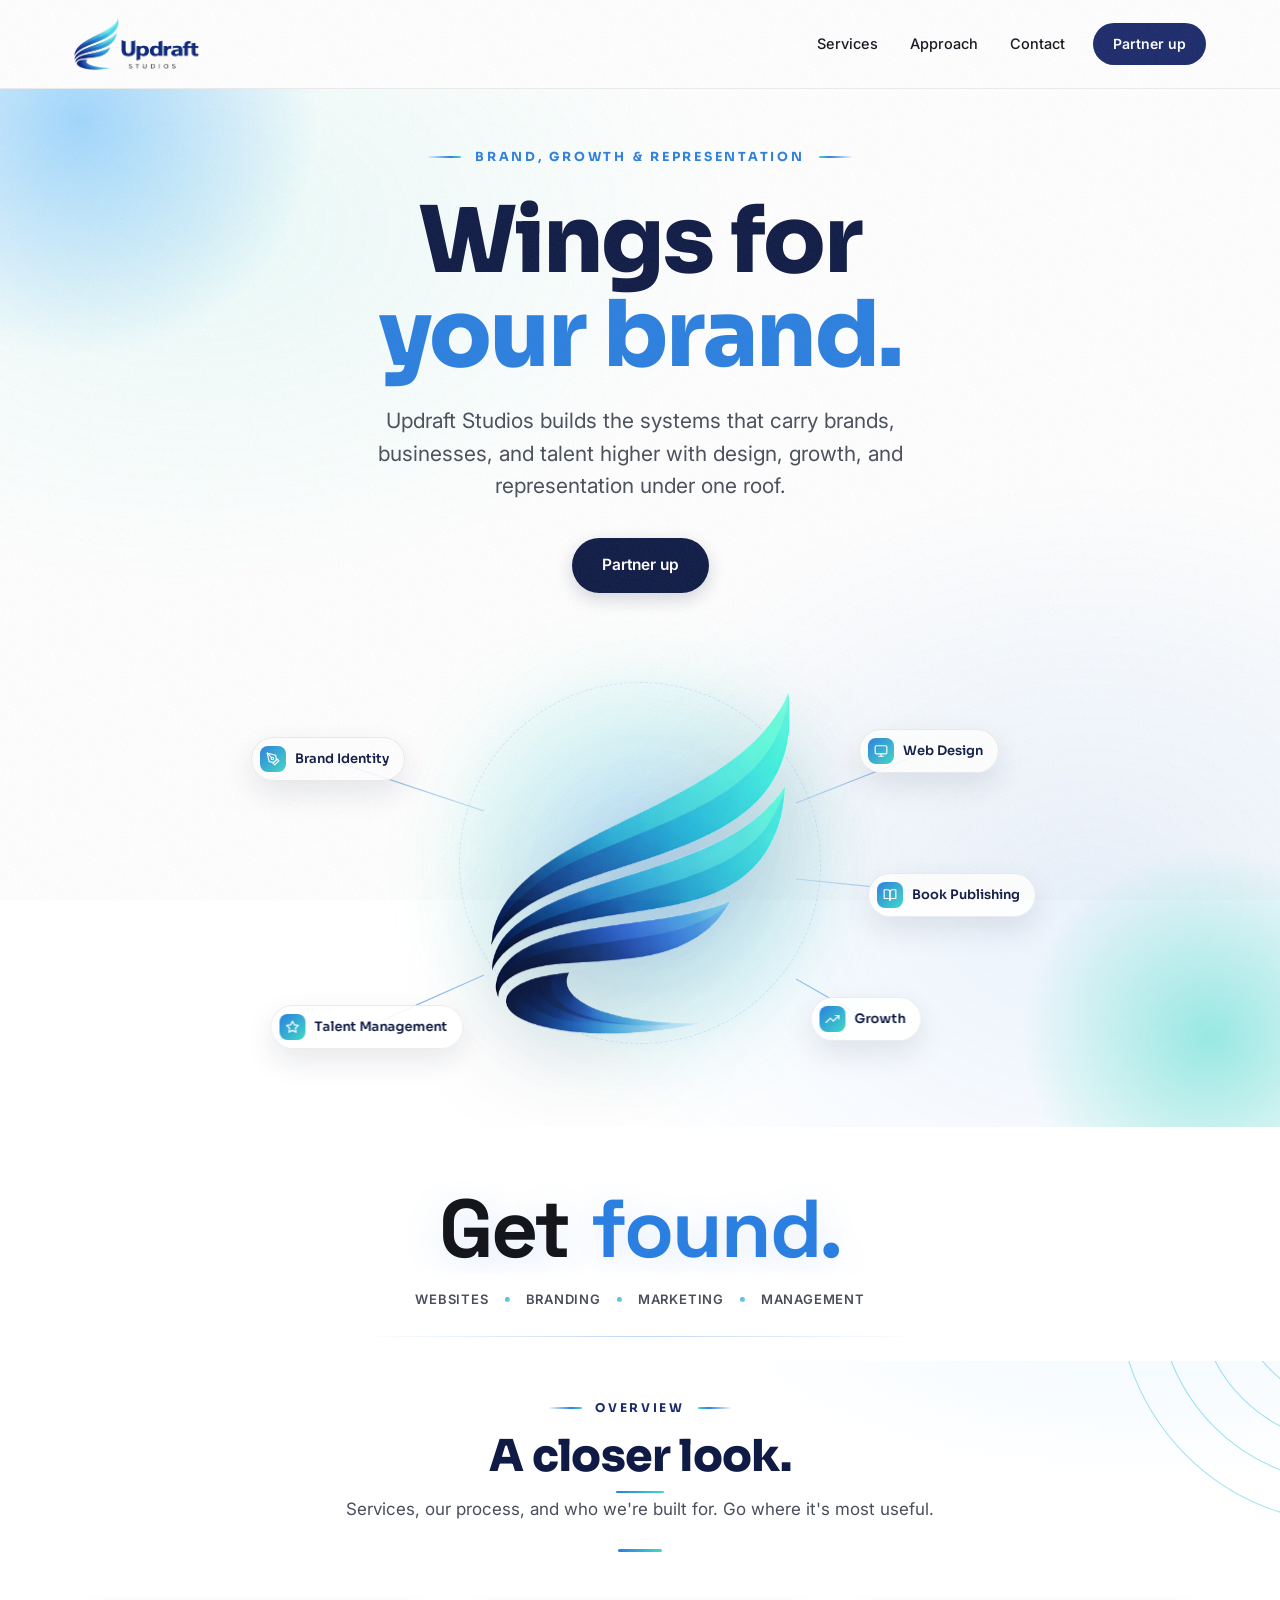
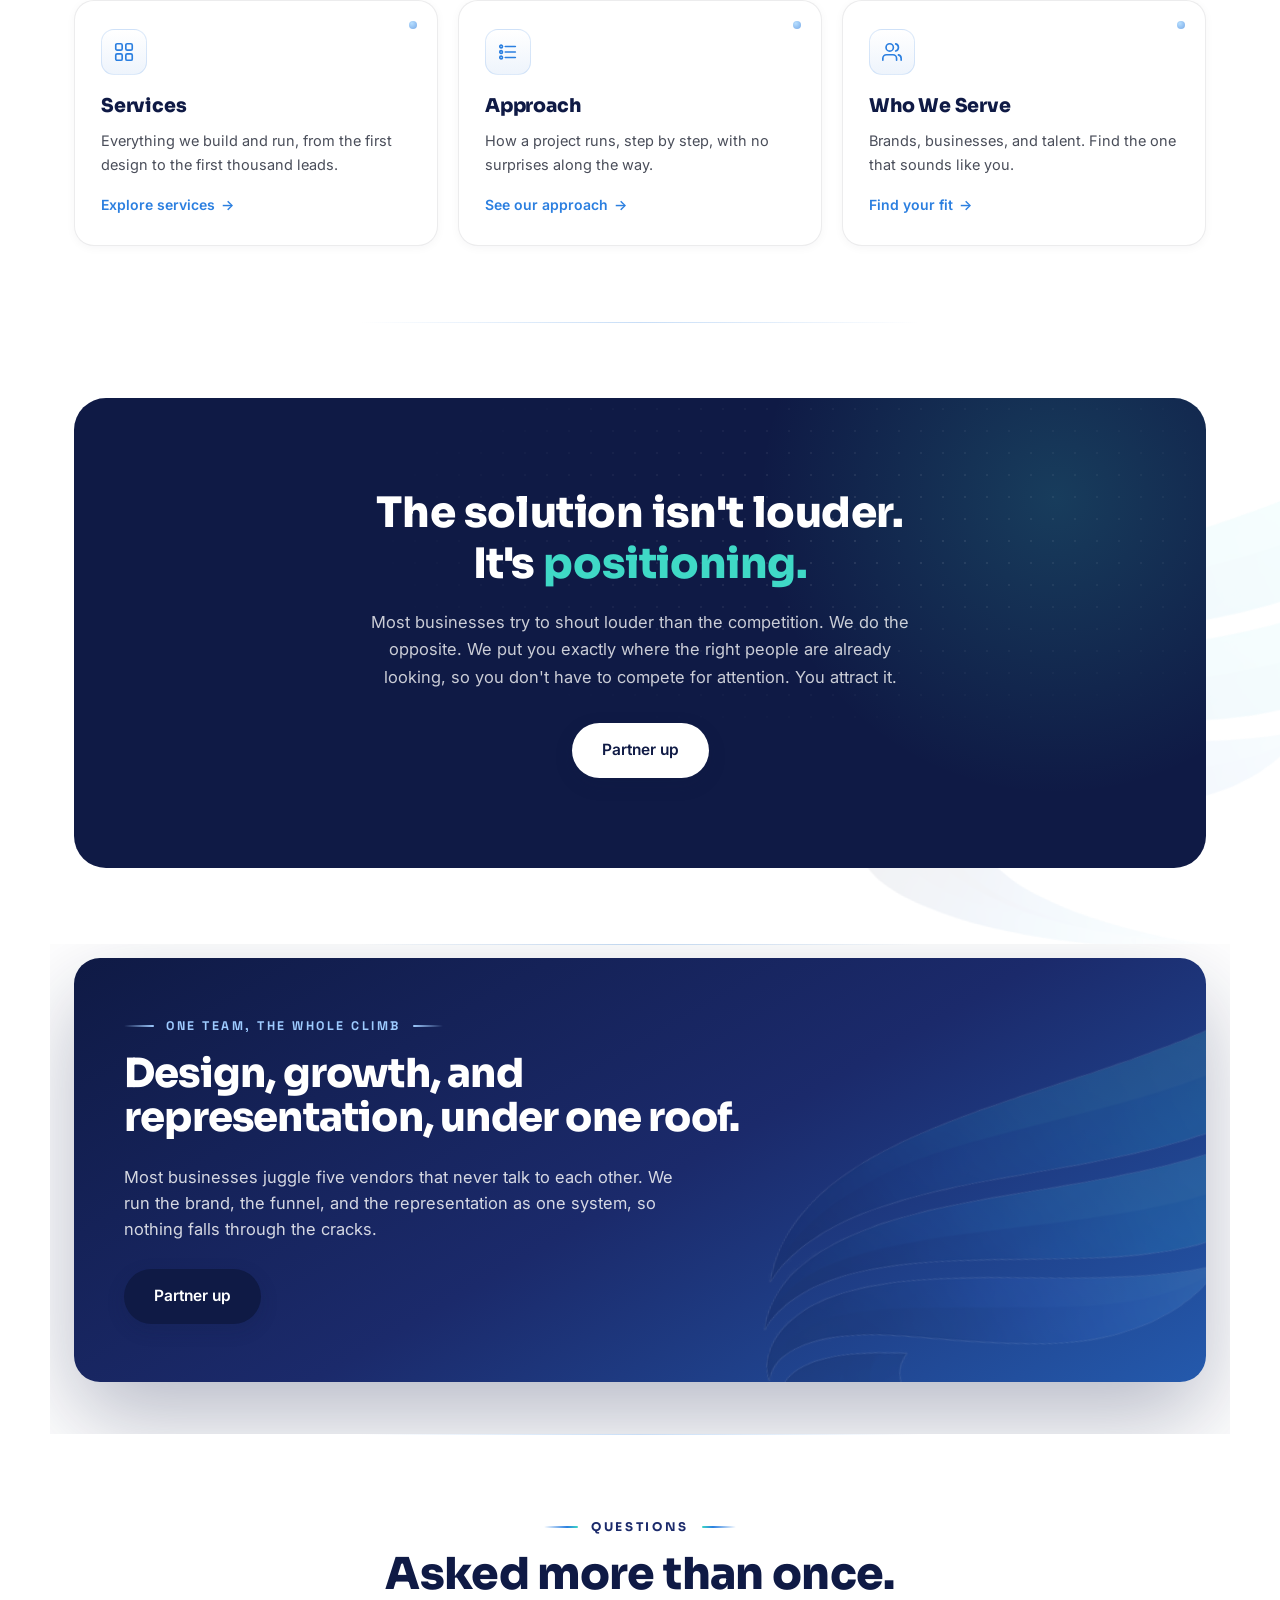
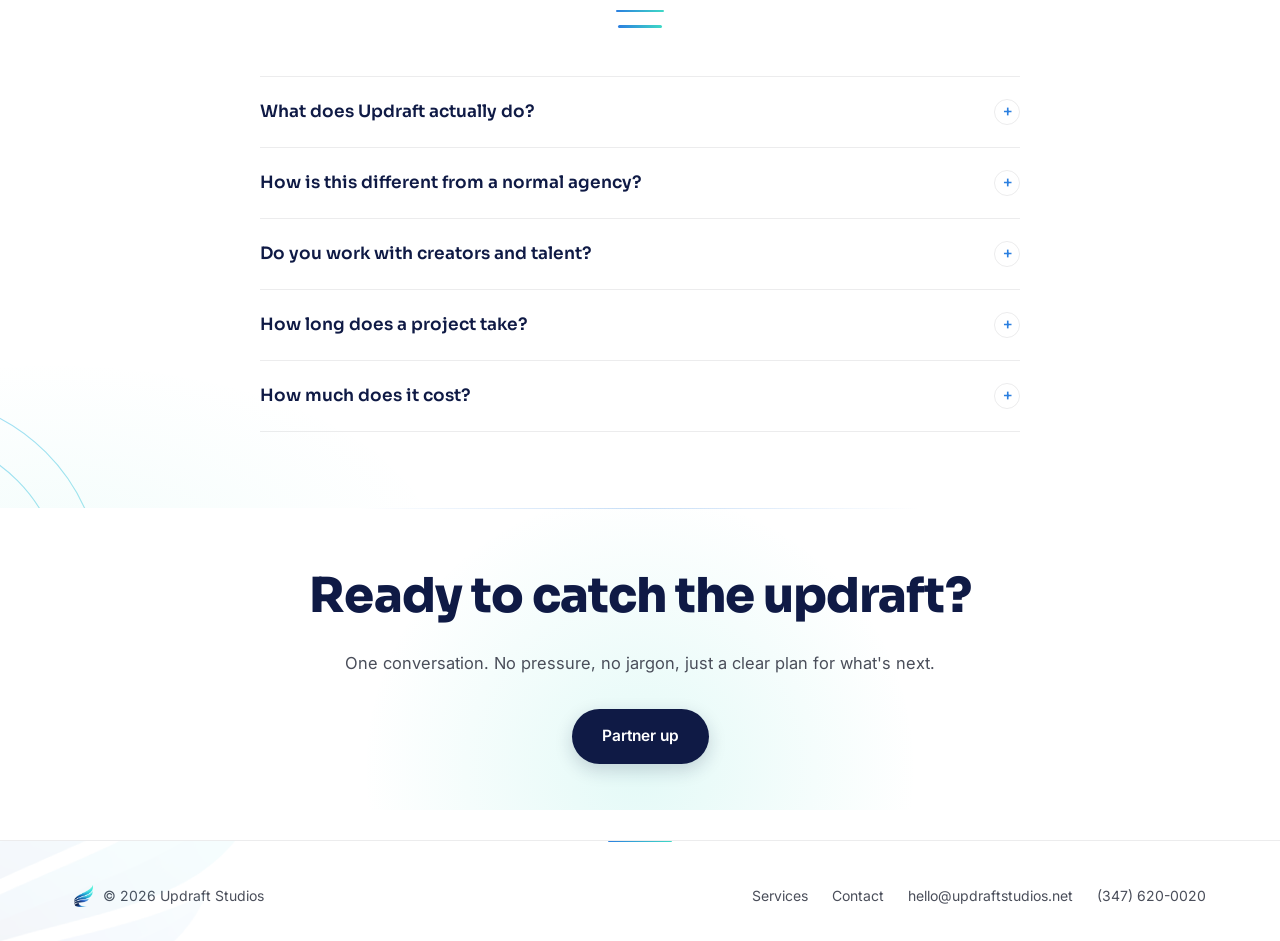
==== commit c9c291ae: "fix: restore document scrolling on mobile overflow-x:clip was applied to <html>, which turns off doc" ====
--- a/index.html
+++ b/index.html
@@ -1,5 +1,5 @@
 <!DOCTYPE html>
-<html lang="en" data-v="v202611051245">
+<html lang="en" data-v="v202611051315">
 <head>
 <meta charset="UTF-8">
 <meta name="viewport" content="width=device-width, initial-scale=1, viewport-fit=cover">
@@ -1210,7 +1210,7 @@
   footer .wing-mark{width:440px;left:-150px;bottom:-160px;opacity:.05;transform:rotate(-6deg)}
   @media (max-width:760px){ #positioning .wing-mark{width:340px;right:-140px} footer .wing-mark{width:300px;left:-120px} }
 </style>
-<link rel="stylesheet" href="assets/soul.css?v=9">
+<link rel="stylesheet" href="assets/soul.css?v=10">
 <script data-cache-fresh>(function(){try{fetch("/version.txt?t="+Date.now(),{cache:"no-store"}).then(function(r){return r.text()}).then(function(v){v=(v||"").trim();var c=document.documentElement.getAttribute("data-v");if(c&&v&&v!==c){location.replace(location.pathname+"?v="+encodeURIComponent(v))}}).catch(function(){})}catch(e){}})();</script>
 </head>
 <body>
--- a/assets/soul.css
+++ b/assets/soul.css
@@ -181,9 +181,11 @@
 }
 
 /* decorative bleed (orbs, arcs, watermark wings) was pushing the document
-   wider than the viewport, so phones could drift sideways. Clip at the root
-   and the layout stays exactly as wide as the screen. */
-html{overflow-x:clip}
+   wider than the viewport, so phones could drift sideways.
+   NB: overflow / overflow-x on the ROOT element turns off document
+   scrolling — that shipped once and locked the homepage. Clip on the
+   bleeding containers instead; it paints identical and scrolls fine. */
+section, footer{overflow:clip}
 
 @media (max-width: 760px){
   /* half-visible corner watermarks read as a smudge at phone width.
